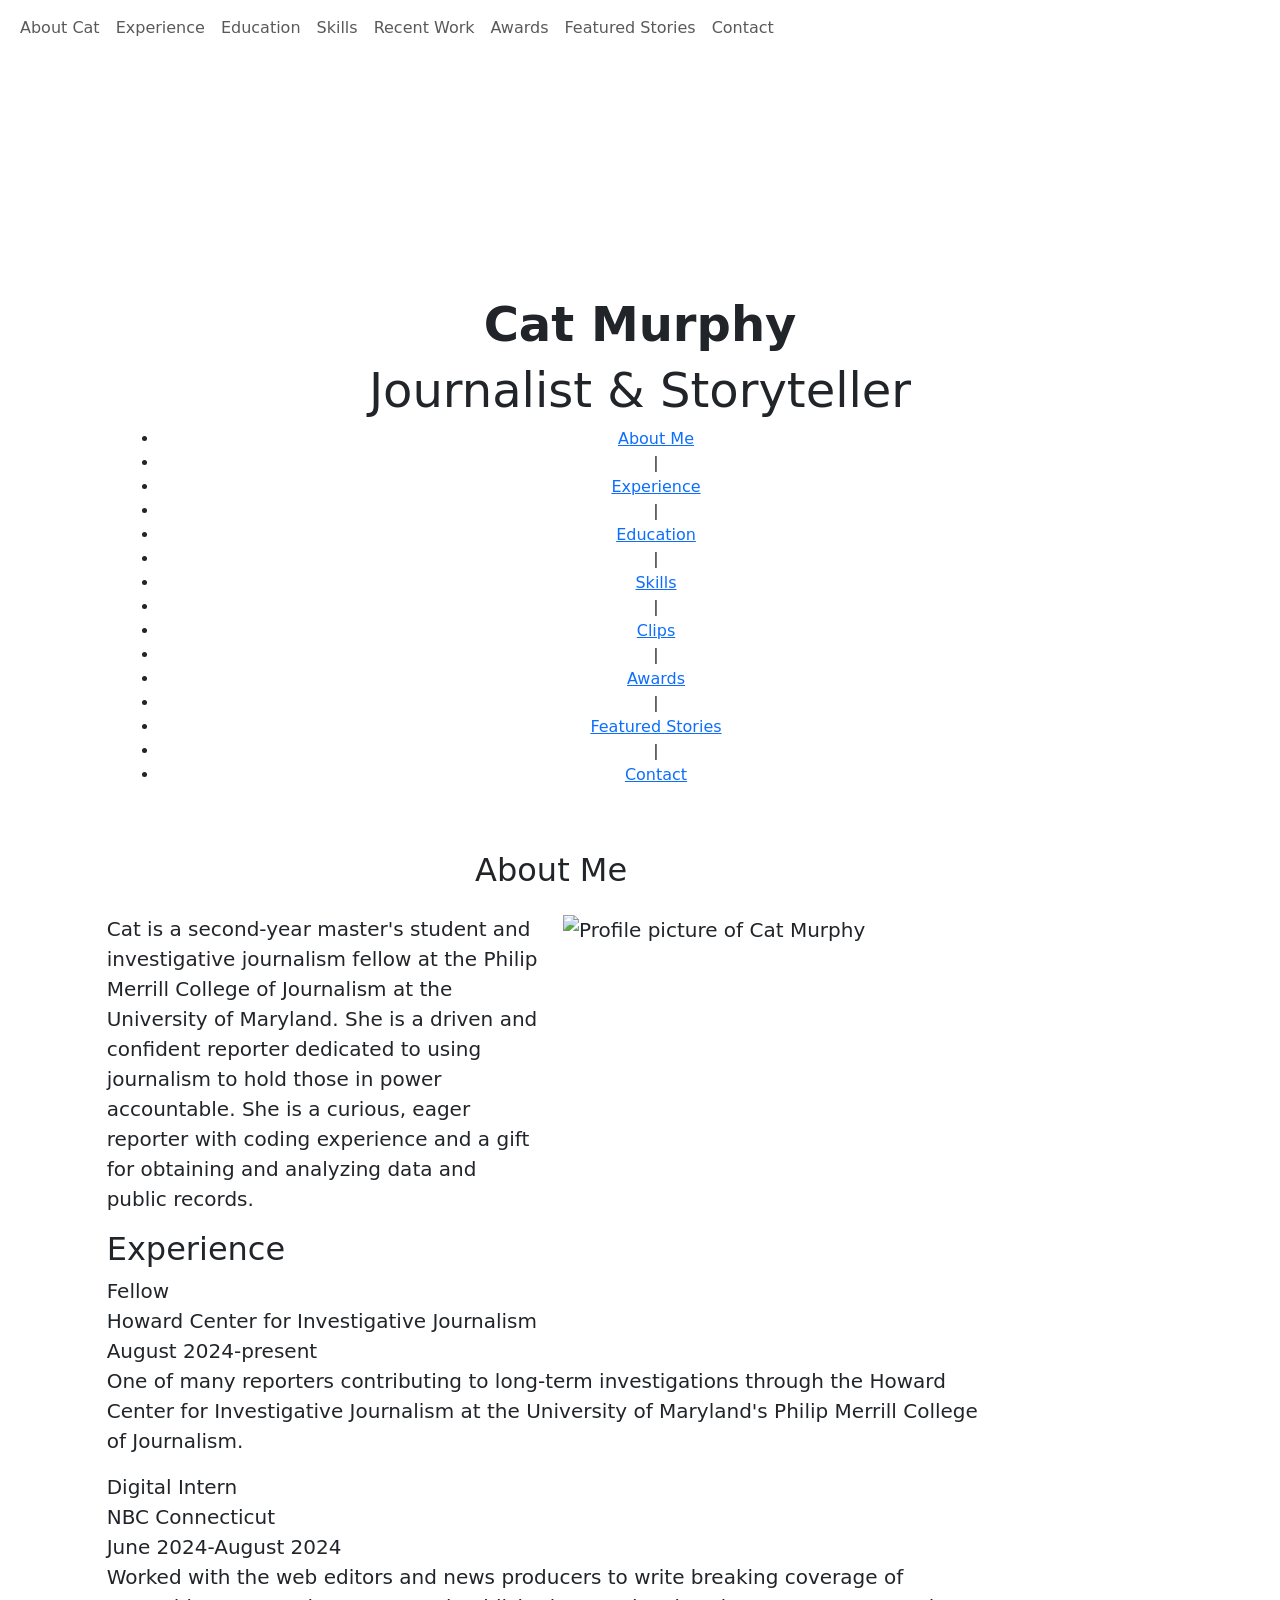
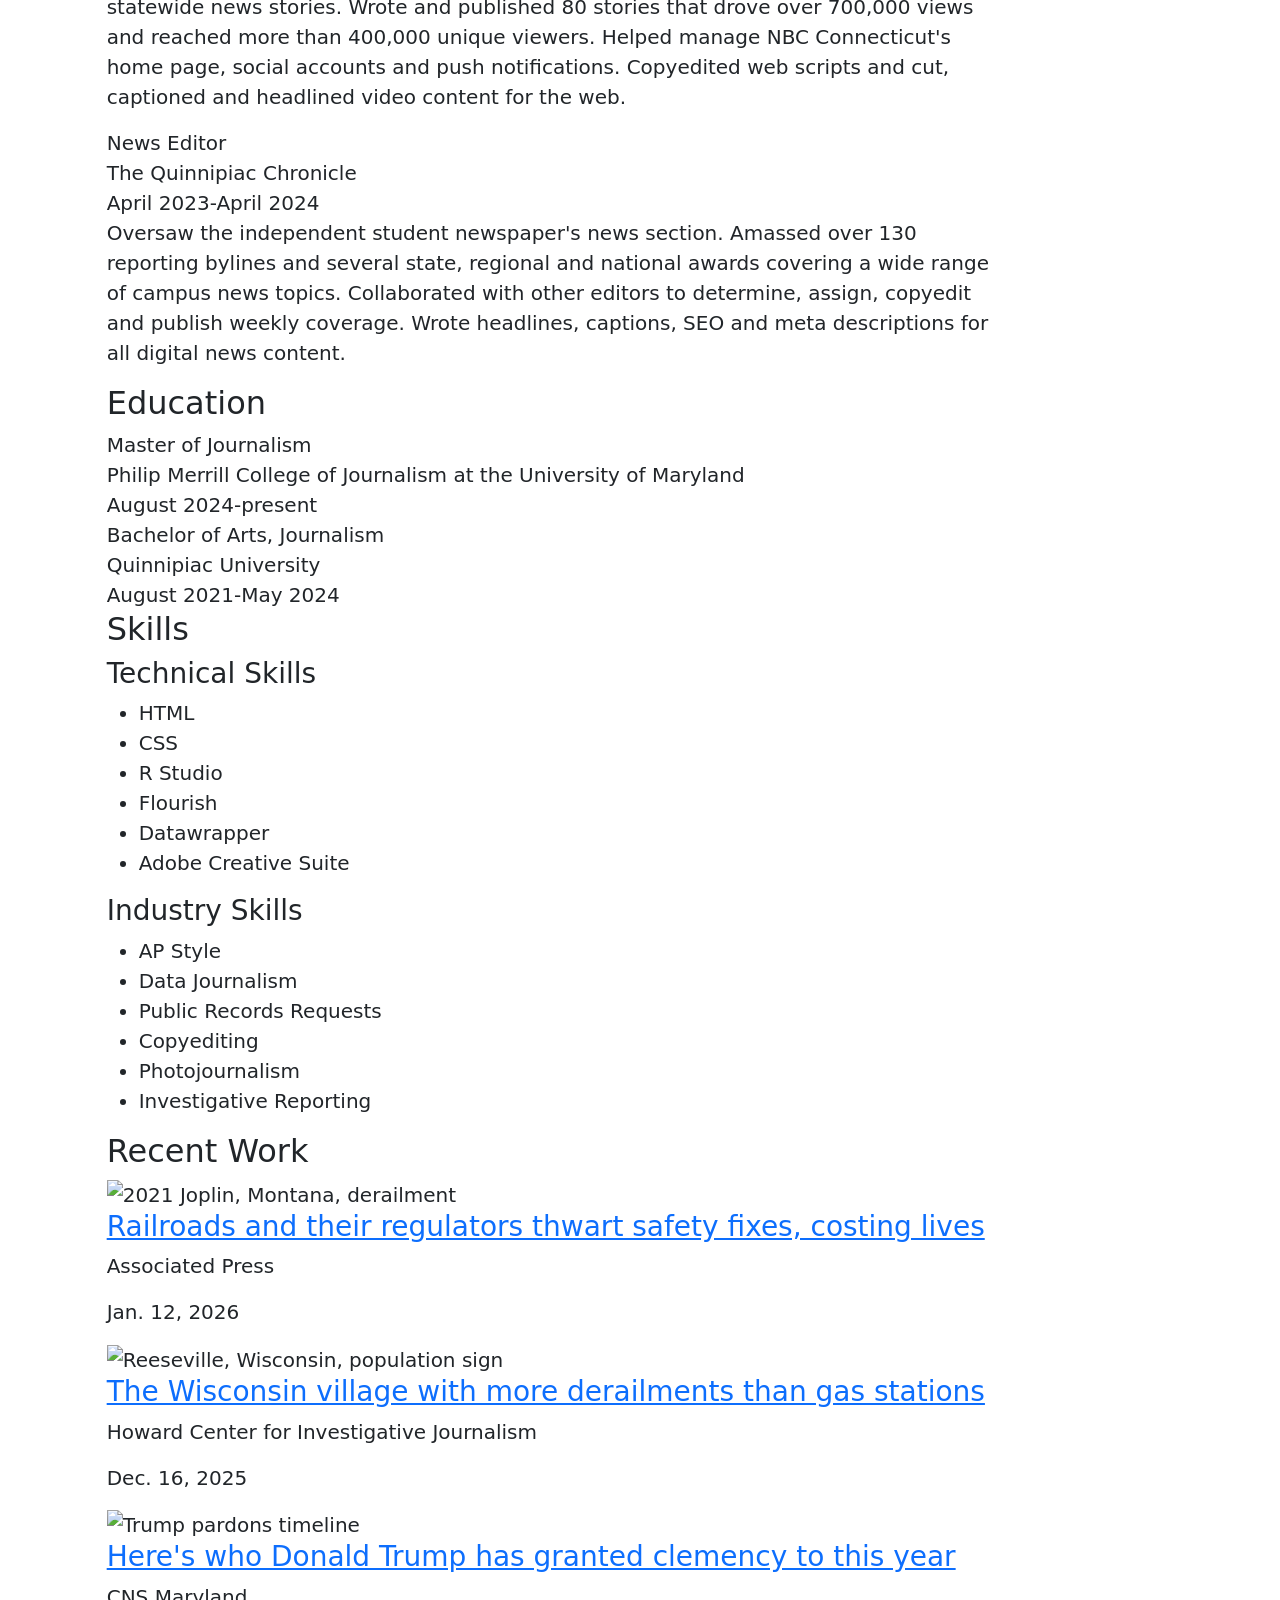
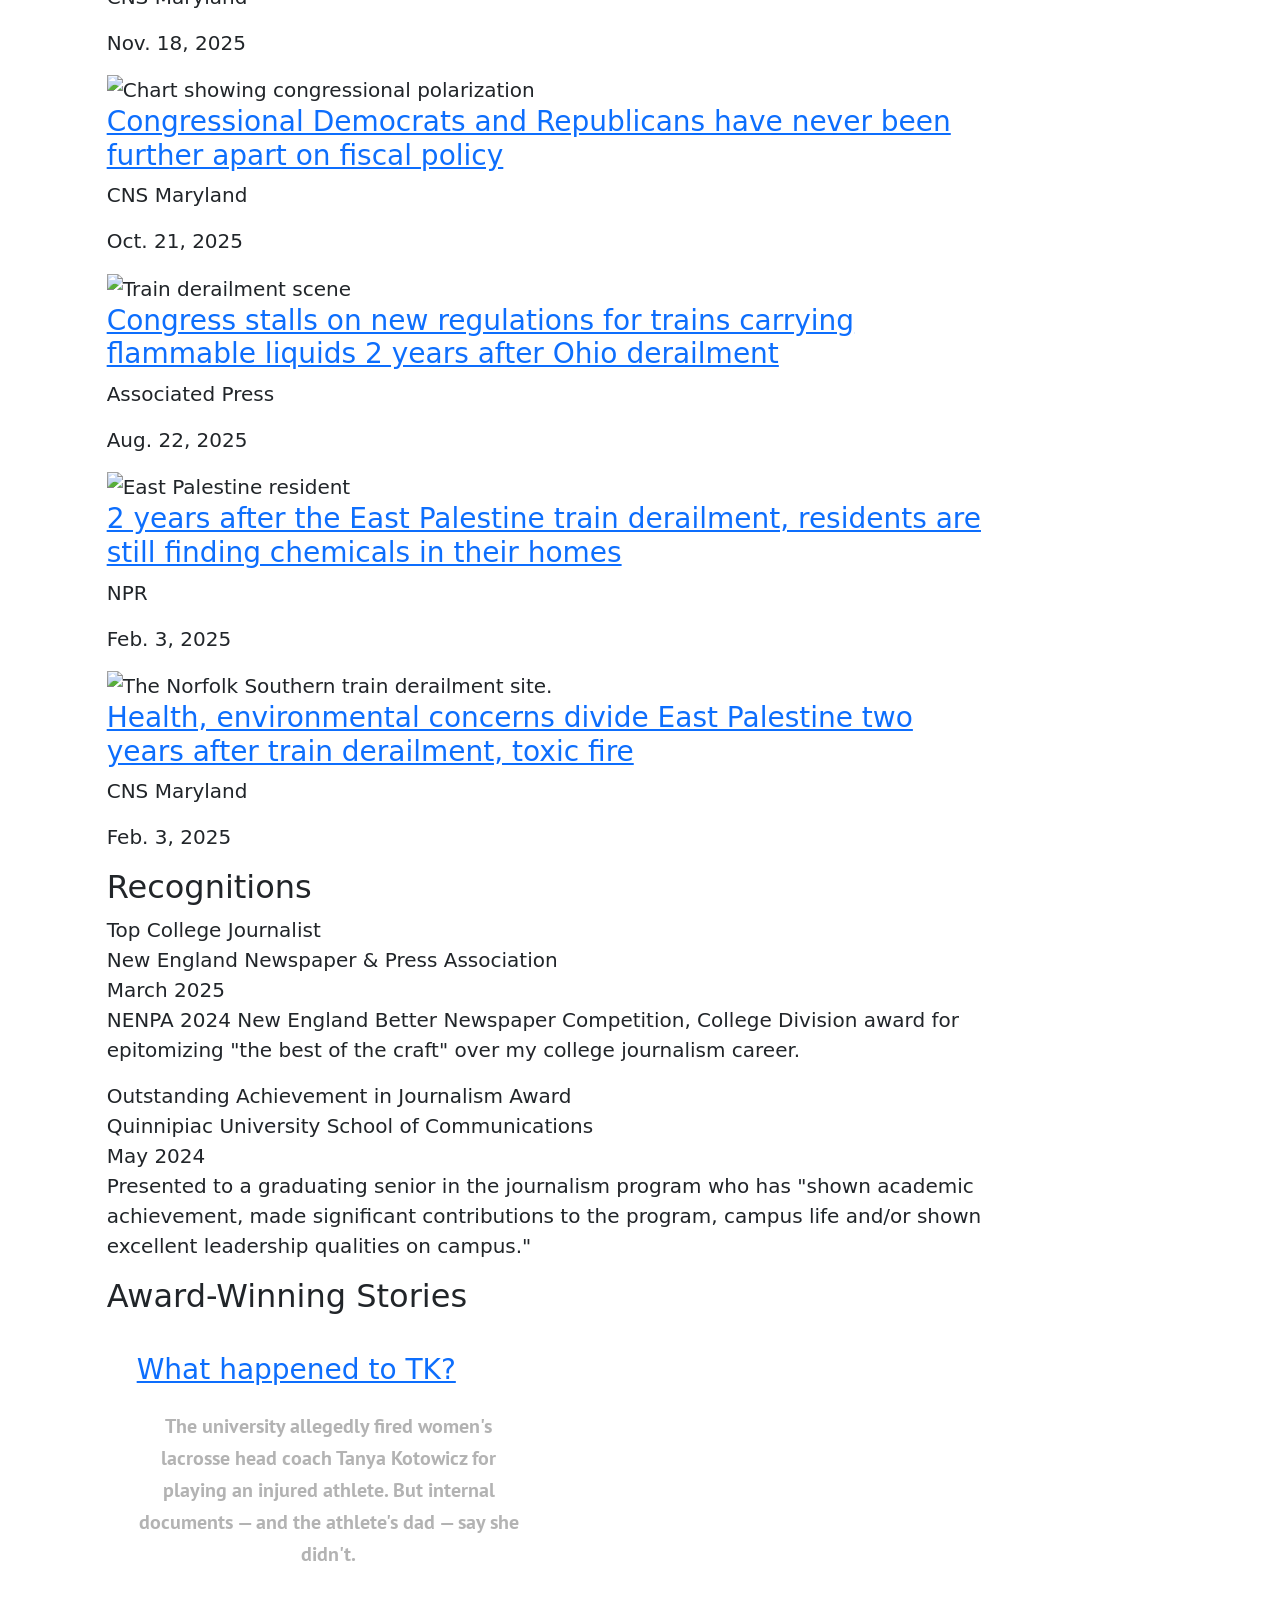
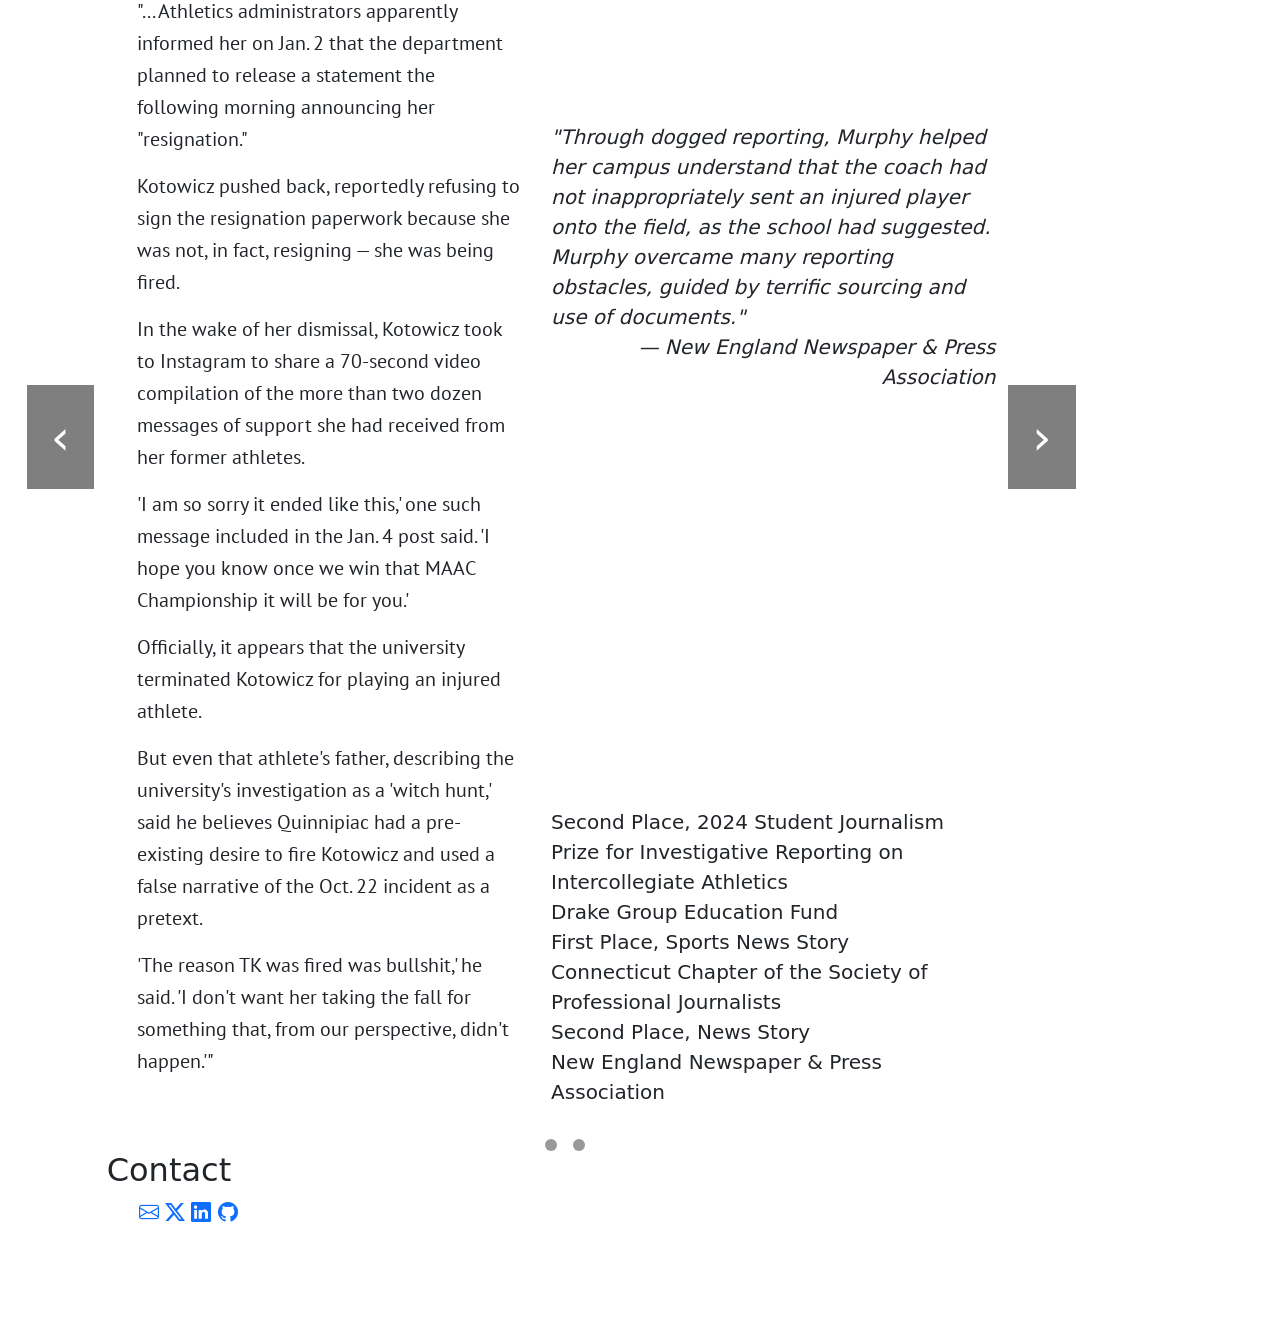
==== cat-murphy.html @ 306ed751 "update html" ====
<!doctype html>
<html lang="en">

<head>
    <meta charset="utf-8">
    <meta name="viewport" content="width=device-width, initial-scale=1, shrink-to-fit=no">

    <title>Cat Murphy</title>
    <meta name="description" content="Cat Murphy: Data-savvy Reporter & Storyteller">
    <meta name="author" content="Cat Murphy">

    <!-- Bootstrap CSS and JavaScript -->
    <link href="https://cdn.jsdelivr.net/npm/bootstrap@5.3.2/dist/css/bootstrap.min.css" rel="stylesheet"
        integrity="sha384-T3c6CoIi6uLrA9TneNEoa7RxnatzjcDSCmG1MXxSR1GAsXEV/Dwwykc2MPK8M2HN" crossorigin="anonymous">

    <script src="https://cdn.jsdelivr.net/npm/bootstrap@5.3.2/dist/js/bootstrap.bundle.min.js"
        integrity="sha384-C6RzsynM9kWDrMNeT87bh95OGNyZPhcTNXj1NW7RuBCsyN/o0jlpcV8Qyq46cDfL"
        crossorigin="anonymous"></script>

    <link rel="stylesheet" href="https://cdn.jsdelivr.net/npm/bootstrap-icons@1.11.1/font/bootstrap-icons.css">

    <!-- google fonts -->
    <link rel="preconnect" href="https://fonts.googleapis.com">
    <link rel="preconnect" href="https://fonts.gstatic.com" crossorigin>
    <link
        href="https://fonts.googleapis.com/css2?family=PT+Sans:ital,wght@0,400;0,700;1,400;1,700&family=PT+Serif:ital,wght@0,400;0,700;1,400;1,700&display=swap"
        rel="stylesheet">

    <!-- external CSS stylesheet -->
    <link rel="stylesheet" type="text/css" href="stylesheet.css">
</head>

<body>

    <!--collapsible navbar for mobile-->
    <nav class="navbar mobile-navbar navbar-expand-lg bg-body-white">
        <div class="container-fluid">
            <button class="navbar-toggler" type="button" data-bs-toggle="collapse" data-bs-target="#navbarTogglerDemo01"
                aria-controls="navbarTogglerDemo01" aria-expanded="false" aria-label="Toggle navigation">
                <span class="navbar-toggler-icon"></span>
            </button>
            <div class="collapse navbar-collapse" id="navbarTogglerDemo01">
                <ul class="navbar-nav me-auto mb-2 mb-lg-0">
                    <li class="nav-item">
                        <a class="nav-link" href="#about-me">About Cat</a>
                    </li>
                    <li class="nav-item">
                        <a class="nav-link" href="#experience">Experience</a>
                    </li>
                    <li class="nav-item">
                        <a class="nav-link" href="#education">Education</a>
                    </li>
                    <li class="nav-item">
                        <a class="nav-link" href="#skills">Skills</a>
                    </li>
                    <li class="nav-item">
                        <a class="nav-link" href="#clips">Recent Work</a>
                    </li>
                    <li class="nav-item">
                        <a class="nav-link" href="#awards">Awards</a>
                    </li>
                    <li class="nav-item">
                        <a class="nav-link" href="#featured-stories">Featured Stories</a>
                    </li>
                    <li class="nav-item">
                        <a class="nav-link" href="#contact">Contact</a>
                    </li>
                </ul>
            </div>
        </div>
    </nav>

    <!--masthead start-->
    <div class="masthead px-4 py-5 my-0 text-center">
        <!-- Photo collage background -->
        <div class="photo-collage">
            <div class="photo-item"><img src="images/IMG_1575.jpeg" alt=""></div>
            <div class="photo-item"><img src="images/IMG_4071.jpeg" alt=""></div>
            <div class="photo-item"><img src="images/IMG_4588.jpeg" alt=""></div>
            <div class="photo-item"><img src="images/IMG_6946.jpeg" alt=""></div>
            <div class="photo-item"><img src="images/IMG_7040.jpeg" alt=""></div>
            <div class="photo-item"><img src="images/IMG_7751.jpeg" alt=""></div>
            <div class="photo-item"><img src="images/IMG_8233.jpeg" alt=""></div>
            <div class="photo-item"><img src="images/IMG_9526.jpeg" alt=""></div>
        </div>
        
        <!-- Content overlay -->
        <div class="masthead-content">
            <h1 id="name-banner" class="display-5 fw-bold">Cat Murphy</h1>
            <h2 id="title" class="display-5">Journalist & Storyteller</h2>
            <div class="col-lg-10 mx-auto">
                <ul class="menu justify-content-center">
                    <li class="menu-item">
                        <a class="menu-link" href="#about-me">About Me</a>
                    </li>
                    <li class="menu-item spacer-bar">|</li>
                    <li class="menu-item">
                        <a class="menu-link" href="#experience">Experience</a>
                    </li>
                    <li class="menu-item spacer-bar">|</li>
                    <li class="menu-item">
                        <a class="menu-link" href="#education">Education</a>
                    </li>
                    <li class="menu-item spacer-bar">|</li>
                    <li class="menu-item">
                        <a class="menu-link" href="#skills">Skills</a>
                    </li>
                    <li class="menu-item spacer-bar">|</li>
                    <li class="menu-item">
                        <a class="menu-link" href="#clips">Clips</a>
                    </li>
                    <li class="menu-item spacer-bar">|</li>
                    <li class="menu-item">
                        <a class="menu-link" href="#awards">Awards</a>
                    </li>
                    <li class="menu-item spacer-bar">|</li>
                    <li class="menu-item">
                        <a class="menu-link" href="#featured-stories">Featured Stories</a>
                    </li>
                    <li class="menu-item spacer-bar">|</li>
                    <li class="menu-item">
                        <a class="menu-link" href="#contact">Contact</a>
                    </li>
                </ul>
            </div>
        </div>
    </div>
    <!--masthead end-->

    <!--page wrapper-->
    <div id="page-wrapper" class="col-lg-10 mx-auto lead">

        <!--about me start-->
        <div id="about-me" class="section col-lg-10">
            <h2 class="section-header text-center">About Me</h2>

            <!-- Desktop / tablet layout -->
            <div id="intro-desktop" class="about-layout-desktop d-none d-md-block">
                <div class="row g-4 align-items-stretch py-3">
                    <!-- Left column: text -->
                    <div class="col-md-6 d-flex">
                        <p class="copy my-auto">
                            Cat is a second-year master's student and investigative journalism fellow at the
                            Philip Merrill College of Journalism at the University of Maryland. She is a driven
                            and confident reporter dedicated to using journalism to hold those in power accountable.
                            She is a curious, eager reporter with coding experience and a gift for obtaining and
                            analyzing data and public records.
                        </p>
                    </div>
                    <!-- Right column: image -->
                    <div class="col-md-6">
                        <div class="about-img-wrapper">
                            <img src="https://catelizabethmurphy.github.io/resume/images/profile.jpeg"
                                class="img-fluid about-img"
                                alt="Profile picture of Cat Murphy" loading="lazy">
                        </div>
                    </div>
                </div>
            </div>

            <!-- Mobile layout -->
            <div id="intro-mobile" class="about-mobile d-md-none">
                <p class="copy">
                    Cat is a second-year master's student and investigative journalism fellow at the
                    Philip Merrill College of Journalism at the University of Maryland. She is a driven
                    and confident reporter dedicated to using journalism to hold those in power accountable. 
                    She is a curious, eager reporter with coding experience and a gift for obtaining and 
                    analyzing data and public records.
                </p>
                <img src="https://catelizabethmurphy.github.io/resume/images/profile.jpeg"
                    id="profile-img-mobile"
                    class="img-fluid"
                    alt="Profile picture of Cat Murphy" loading="lazy">
            </div>
        </div>
        <!--about me end-->

        <!--experience start-->
        <div id="experience" class="section col-lg-10">
            <h2 class="section-header">Experience</h2>

            <div class="copy copy-title">Fellow</div>
            <div class="copy copy-organization">Howard Center for Investigative Journalism</div>
            <div class="copy copy-date">August 2024-present</div>
            <div class="copy copy-description">
                <p>One of many reporters contributing to long-term investigations through the Howard Center for Investigative Journalism at the University of Maryland's Philip Merrill College of Journalism.</p>
            </div>

            <div class="copy copy-title">Digital Intern</div>
            <div class="copy copy-organization">NBC Connecticut</div>
            <div class="copy copy-date">June 2024-August 2024</div>
            <div class="copy copy-description">
                <p>Worked with the web editors and news producers to write breaking coverage of statewide news stories.
                Wrote and published 80 stories that drove over 700,000 views and reached more than 400,000 unique
                viewers. Helped manage NBC Connecticut's home page, social accounts and push notifications.
                Copyedited web scripts and cut, captioned and headlined video content for the web.</p>
            </div>

            <div class="copy copy-title">News Editor</div>
            <div class="copy copy-organization">The Quinnipiac Chronicle</div>
            <div class="copy copy-date">April 2023-April 2024</div>
            <div class="copy copy-description">
                <p>Oversaw the independent student newspaper's news section. Amassed over 130 reporting bylines and
                several state, regional and national awards covering a wide range of campus news topics. Collaborated with other
                editors to determine, assign, copyedit and publish weekly coverage. Wrote headlines, captions, SEO and meta descriptions for all digital news content.</p>
            </div>
        </div>
        <!--experience end-->

        <!--education start-->
        <div id="education" class="section col-lg-10">
            <h2 class="section-header">Education</h2>

            <div class="copy copy-degree">Master of Journalism</div>
            <div class="copy copy-school">Philip Merrill College of Journalism at the University of Maryland</div>
            <div class="copy copy-school-date">August 2024-present</div>

            <div class="copy copy-degree">Bachelor of Arts, Journalism</div>
            <div class="copy copy-school">Quinnipiac University</div>
            <div class="copy copy-school-date">August 2021-May 2024</div>
        </div>
        <!--education end-->

        <!--skills start-->
        <div id="skills" class="section col-lg-10">
            <h2 class="section-header">Skills</h2>
            <div class="skills-grid">
                <div class="skill-category">
                    <h3 class="skill-category-title">Technical Skills</h3>
                    <ul class="skill-list">
                        <li>HTML</li>
                        <li>CSS</li>
                        <li>R Studio</li>
                        <li>Flourish</li>
                        <li>Datawrapper</li>
                        <li>Adobe Creative Suite</li>
                    </ul>
                </div>

                <div class="skill-category">
                    <h3 class="skill-category-title">Industry Skills</h3>
                    <ul class="skill-list">
                        <li>AP Style</li>
                        <li>Data Journalism</li>
                        <li>Public Records Requests</li>
                        <li>Copyediting</li>
                        <li>Photojournalism</li>
                        <li>Investigative Reporting</li>
                    </ul>
                </div>
            </div>
        </div>
        <!--skills end-->

        <!--clips start-->
        <div id="clips" class="section col-lg-10">
            <h2 class="section-header">Recent Work</h2>
            <div class="clips-scroll-container">
                <article class="clip-card">
                    <img src="https://dims.apnews.com/dims4/default/2472c99/2147483647/strip/true/crop/4885x3256+0+0/resize/1440x960!/format/webp/quality/90/?url=https%3A%2F%2Fassets.apnews.com%2F6d%2F81%2F6b8036812ae6ec63424bd8a8f41c%2F50aeff1ab08b42c1bd11e7eaca034574" class="clip-image" alt="2021 Joplin, Montana, derailment">
                    <div class="clip-content">
                        <h3 class="clip-headline"><a href="https://apnews.com/article/railroad-investigation-crash-analysis-safety-fixes-dbe773c97ba11e6d36fdc1c976423b51" target="_blank">Railroads and their regulators thwart safety fixes, costing lives</a></h3>
                        <p class="clip-publication">Associated Press</p>
                        <p class="clip-date">Jan. 12, 2026</p>
                    </div>
                </article>

                <article class="clip-card">
                    <img src="https://cnsmaryland.org/wp-content/uploads/2025/12/Screenshot-2025-12-16-at-8.05.33-PM-1.png" class="clip-image" alt="Reeseville, Wisconsin, population sign">
                    <div class="clip-content">
                        <h3 class="clip-headline"><a href="https://cnsmaryland.org/2025/12/16/the-wisconsin-village-with-more-derailments-than-gas-stations/" target="_blank">The Wisconsin village with more derailments than gas stations</a></h3>
                        <p class="clip-publication">Howard Center for Investigative Journalism</p>
                        <p class="clip-date">Dec. 16, 2025</p>
                    </div>
                </article>

                <article class="clip-card">
                    <img src="https://catelizabethmurphy.github.io/resume/images/pardons_screenshot.png" class="clip-image" alt="Trump pardons timeline">
                    <div class="clip-content">
                        <h3 class="clip-headline"><a href="https://cnsmaryland.org/interactives/fall2025/pardons/index.html" target="_blank">Here's who Donald Trump has granted clemency to this year</a></h3>
                        <p class="clip-publication">CNS Maryland</p>
                        <p class="clip-date">Nov. 18, 2025</p>
                    </div>
                </article>

                <article class="clip-card">
                    <img src="https://catelizabethmurphy.github.io/resume/images/graphic_screenshot.png" class="clip-image" alt="Chart showing congressional polarization">
                    <div class="clip-content">
                        <h3 class="clip-headline"><a href="https://cnsmaryland.org/2025/10/21/congress-disagreeing-on-funding-isnt-new-but-statistically-its-members-disagree-more-than-ever/" target="_blank">Congressional Democrats and Republicans have never been further apart on fiscal policy</a></h3>
                        <p class="clip-publication">CNS Maryland</p>
                        <p class="clip-date">Oct. 21, 2025</p>
                    </div>
                </article>

                <article class="clip-card">
                    <img src="https://dims.apnews.com/dims4/default/e03823e/2147483647/strip/true/crop/2665x1777+0+0/resize/1440x960!/format/webp/quality/90/?url=https%3A%2F%2Fassets.apnews.com%2Ff0%2F13%2Faf8944e009aab29a97cb7cce71dc%2F65be639264aa4eb18e6644ead84f47b3" class="clip-image" alt="Train derailment scene">
                    <div class="clip-content">
                        <h3 class="clip-headline"><a href="https://apnews.com/article/flammable-trains-rules-congress-hhft-edfc6204a02698722c0d4b4788a34cf0" target="_blank">Congress stalls on new regulations for trains carrying flammable liquids 2 years after Ohio derailment</a></h3>
                        <p class="clip-publication">Associated Press</p>
                        <p class="clip-date">Aug. 22, 2025</p>
                    </div>
                </article>

                <article class="clip-card">
                    <img src="https://npr.brightspotcdn.com/dims3/default/strip/false/crop/5568x3712+0+0/resize/1600/quality/85/format/webp/?url=http%3A%2F%2Fnpr-brightspot.s3.amazonaws.com%2Fc2%2F2e%2Ff51ee8214a66adea3e42b14e3f1d%2Ftank-cars.jpg" class="clip-image" alt="East Palestine resident">
                    <div class="clip-content">
                        <h3 class="clip-headline"><a href="https://www.npr.org/2025/02/03/g-s1-45879/east-palestine-chemicals-two-years-later" target="_blank">2 years after the East Palestine train derailment, residents are still finding chemicals in their homes</a></h3>
                        <p class="clip-publication">NPR</p>
                        <p class="clip-date">Feb. 3, 2025</p>
                    </div>
                </article>

                <article class="clip-card">
                    <img src="https://cnsmaryland.org/wp-content/uploads/2025/02/derailment_site.jpg" class="clip-image" alt="The Norfolk Southern train derailment site.">
                    <div class="clip-content">
                        <h3 class="clip-headline"><a href="https://cnsmaryland.org/2025/02/03/health-environmental-concerns-divide-east-palestine-two-years-after-train-derailment-toxic-fire/" target="_blank">Health, environmental concerns divide East Palestine two years after train derailment, toxic fire</a></h3>
                        <p class="clip-publication">CNS Maryland</p>
                        <p class="clip-date">Feb. 3, 2025</p>
                    </div>
                </article>
            </div>
        </div>
        <!--clips end-->

        <!--awards start-->
        <div id="awards" class="section col-lg-10">
            <h2 class="section-header">Recognitions</h2>

            <div class="awards-container">
                <!-- General Awards -->
                <div class="general-awards">
                    <div class="award-item">
                        <div class="copy copy-title">Top College Journalist</div>
                        <div class="copy copy-organization">New England Newspaper & Press Association</div>
                        <div class="copy copy-date">March 2025</div>
                        <div class="copy copy-description">
                            <p>NENPA 2024 New England Better Newspaper Competition, College Division award for epitomizing "the best of the craft" over my college journalism career.</p>
                        </div>
                    </div>

                    <div class="award-item">
                        <div class="copy copy-title">Outstanding Achievement in Journalism Award</div>
                        <div class="copy copy-organization">Quinnipiac University School of Communications</div>
                        <div class="copy copy-date">May 2024</div>
                        <div class="copy copy-description">
                            <p>Presented to a graduating senior in the journalism program who has "shown academic achievement, made significant contributions to the program, campus life and/or shown excellent leadership qualities on campus."</p>
                        </div>
                    </div>
                </div>
            </div>
        </div>
        <!--awards end-->

        <!--featured stories start-->
        <div id="featured-stories" class="section col-lg-10">
            <h2 class="section-header">Award-Winning Stories</h2>
            
            <div class="featured-stories-slider">
                <div class="slider-container">
                    <article class="featured-story-card active" data-slide="0">
                        <div class="featured-story-text">
                            <h3 class="featured-story-title"><a href="https://quchronicle.com/85524/news/accusations-behind-quinnipiac-womens-lacrosse-coach-sudden-exit/" target="_blank">What happened to TK?</a></h3>
                            
                            <p>The university allegedly fired women's lacrosse head coach Tanya Kotowicz for playing an injured athlete. But internal documents — and the athlete's dad — say she didn't.</p>
                            
                            <p>"... Athletics administrators apparently informed her on Jan. 2 that the department planned to release a statement the following morning announcing her "resignation."</p>
                            
                            <p>Kotowicz pushed back, reportedly refusing to sign the resignation paperwork because she was not, in fact, resigning — she was being fired.</p>
                            
                            <p>In the wake of her dismissal, Kotowicz took to Instagram to share a 70-second video compilation of the more than two dozen messages of support she had received from her former athletes.</p>
                            
                            <p>'I am so sorry it ended like this,' one such message included in the Jan. 4 post said. 'I hope you know once we win that MAAC Championship it will be for you.'</p>
                            
                            <p>Officially, it appears that the university terminated Kotowicz for playing an injured athlete.</p>
                            
                            <p>But even that athlete's father, describing the university's investigation as a 'witch hunt,' said he believes Quinnipiac had a pre-existing desire to fire Kotowicz and used a false narrative of the Oct. 22 incident as a pretext.</p>
                            
                            <p>'The reason TK was fired was bullshit,' he said. 'I don't want her taking the fall for something that, from our perspective, didn't happen.'"</p>
                        </div>

                        <div class="featured-story-content">
                            <blockquote class="featured-quote">
                                "Through dogged reporting, Murphy helped her campus understand that the coach had not inappropriately sent an injured player onto the field, as the school had suggested. Murphy overcame many reporting obstacles, guided by terrific sourcing and use of documents."
                                <div class="featured-quote-attribution">— New England Newspaper & Press Association</div>
                            </blockquote>

                            <div class="featured-awards">
                                <div class="featured-award-item">
                                    <div class="featured-award-badge">Second Place, 2024 Student Journalism Prize for Investigative Reporting on Intercollegiate Athletics</div>
                                    <div class="featured-award-org">Drake Group Education Fund</div>
                                </div>
                                <div class="featured-award-item">
                                    <div class="featured-award-badge">First Place, Sports News Story</div>
                                    <div class="featured-award-org">Connecticut Chapter of the Society of Professional Journalists</div>
                                </div>
                                <div class="featured-award-item">
                                    <div class="featured-award-badge">Second Place, News Story</div>
                                    <div class="featured-award-org">New England Newspaper & Press Association</div>
                                </div>
                            </div>
                        </div>
                    </article>

                    <article class="featured-story-card" data-slide="1">
                        <div class="featured-story-text">
                            <h3 class="featured-story-title"><a href="https://quchronicle.com/85766/featured/quinnipiac-hedge-funds-cayman-islands/" target="_blank">Quinnipiac's $48M hedge fund portfolio</a></h3>
                            
                            <p>For years, the university has had millions tied up in offshore hedge funds — one of which invests in the fossil fuel industry.</p>
                            
                            <p>"... in a different section of Quinnipiac's 2018-19 filing, the university denied having any foreign investments valued at more than $100,000. In fact, in the decade that the IRS had required organizations to disclose foreign transactions, the university had never once reported investing money outside of the United States.</p>
                            
                            <p>If not for the IRS's 5% disclosure threshold, it is possible that Quinnipiac's offshore investments may never have come to light.</p>
                            
                            <p>The multimillion-dollar discrepancy calls into question the credibility of Quinnipiac's previous 990 filings.</p>
                            
                            <p>To put it another way: for the university's older disclosures to have been accurate, Quinnipiac would have had to have placed all $39.8 million into those offshore hedge funds between July 2018 and June 2019.</p>
                            
                            <p>But even Quinnipiac's own financial statements do not support this hypothetical.</p>
                            
                            <p>Case in point, the university's 2018-19 990 filing indicates that its privately held securities only saw an $8.9 million increase in this 12-month timeframe.</p>
                            
                            <p>And while Quinnipiac's 2018-19 audit report does not specifically mention the term "hedge funds," the listed value of one of the university's so-called "alternative" investments corresponds — to the exact dollar — to the value of its offshore hedge fund assets.</p>
                            
                            <p>Using that logic to backtrace these assets, it appears that Quinnipiac had held more than $31 million in offshore hedge fund accounts since at least fiscal year 2015-16 — three years before disclosing these investments."</p>
                        </div>

                        <div class="featured-story-content">
                            <blockquote class="featured-quote">
                                "Can't wait to see where Cat Murphy lands when her professional journalism career begins. She is a star in the making. She tells this story so naturally, so informationally, and so simply but compellingly."
                                <div class="featured-quote-attribution">— New England Newspaper & Press Association</div>
                            </blockquote>

                            <div class="featured-awards">
                                <div class="featured-award-item">
                                    <div class="featured-award-badge">First Place, News Story</div>
                                    <div class="featured-award-org">New England Newspaper & Press Association</div>
                                </div>
                                <div class="featured-award-item">
                                    <div class="featured-award-badge">First Place, General Reporting</div>
                                    <div class="featured-award-org">Connecticut Chapter of the Society of Professional Journalists</div>
                                </div>
                            </div>
                        </div>
                    </article>

                    <article class="featured-story-card" data-slide="2">
                        <div class="featured-story-text">
                            <h3 class="featured-story-title">Campus Accessibility Series</h3>
                            
                            <p>QU only addresses accessibility when it has to. Here's how.</p>
                            
                            <p>"... Filardi confirmed that various renovations prompted university officials to update individual tactile signs in Tator Hall but repeatedly denied that the signs were replaced specifically to comply with ADA standards pertaining to alterations.</p>
                            
                            <p>'It's not about legally,' Filardi said. 'It's about the appropriate use of resources.'</p>
                            
                            <p>Rather, Filardi said university officials opted to replace the signs in Tator Hall as part of a larger initiative to standardize the signage on Quinnipiac's campuses.</p>
                            
                            <p>"It's more of a branding thing than it's been a code-driven thing," Filardi said. "Eventually, all the signs will be changed."</p>
                            
                            <p>However, Filardi also said university officials are not planning to replace the original signage in Tator Hall because the current signs meet the 'needs of the campus.'</p>
                            
                            <p>'It's just not common that you just go and change everything because you can,' Filardi said. 'We're not changing them out until we need to.'</p>
                            
                            <p>Filardi declined to elaborate on why university officials would not replace the signage in Tator Hall for accessibility purposes.</p>
                            
                            <p>'I don't know that I could really answer that,' Filardi said."</p>
                        </div>

                        <div class="featured-story-content">
                            <blockquote class="featured-quote">
                                "This series is an excellent example of in-depth reporting that effected change. The reporter supported her findings with strong data that clearly showed that the university was grossly noncompliant with the Americans with Disabilities Act. Cat Murphy is a force to be reckoned with - and Quinnipiac is better off because of her."
                                <div class="featured-quote-attribution">— New England Newspaper & Press Association</div>
                            </blockquote>

                            <div class="featured-awards">
                                <div class="featured-award-item">
                                    <div class="featured-award-badge">First Place, In-depth Reporting</div>
                                    <div class="featured-award-org">New England Newspaper & Press Association</div>
                                </div>
                            </div>
                        </div>
                    </article>
                </div>

                <button class="slider-control prev" aria-label="Previous story">‹</button>
                <button class="slider-control next" aria-label="Next story">›</button>
                
                <div class="slider-dots">
                    <button class="dot active" data-slide="0" aria-label="Story 1"></button>
                    <button class="dot" data-slide="1" aria-label="Story 2"></button>
                    <button class="dot" data-slide="2" aria-label="Story 3"></button>
                </div>
            </div>
        </div>
        <!--featured stories end-->

        <!--contact start-->
        <div id="contact" class="section col-lg-12">
            <h2 class="section-header">Contact</h2>
            <ul class="contact-list justify-content-center">
                <a class="contact-item bi bi-envelope" href="mailto:catelizabethmurphy@gmail.com"></a>
                <a class="contact-item bi bi-twitter-x" href="https://x.com/IAMCATMURPHY"></a>
                <a class="contact-item bi bi-linkedin" href="https://www.linkedin.com/in/catelizabethmurphy/"></a>
                <a class="contact-item bi bi-github" href="https://github.com/catelizabethmurphy"></a>
            </ul>
        </div>
        <!--contact end-->

    </div>
    <!--end of page wrapper-->

    <footer class="footer mt-auto py-5"></footer>

    <style>
        /* Featured Stories Slider */
        .featured-stories-slider {
            position: relative;
            width: 100%;
            overflow: visible;
        }

        .slider-container {
            position: relative;
            width: 100%;
        }

        .featured-story-card {
            display: none !important;
            width: 100%;
        }

        .featured-story-card.active {
            display: flex !important;
            min-height: 750px;
            align-items: stretch;
        }

        .featured-story-text {
            width: 50%;
            padding: 30px;
            display: flex;
            flex-direction: column;
            gap: 15px;
            overflow-y: auto;
        }

        .featured-story-text p {
            margin: 0;
            line-height: 1.6;
            font-family: "PT Sans", sans-serif;
            font-style: normal;
            text-align: left;
        }

        .featured-story-text p:first-of-type {
            font-size: 1em;
            font-weight: 600;
            color: #b3b3b3;
            font-style: normal;
            margin-bottom: 10px;
            text-align: center;
        }

        .featured-story-content {
            width: 50% !important;
            max-height: none !important;
            display: flex;
            flex-direction: column;
            justify-content: space-between;
        }

        .featured-quote {
            flex-grow: 1;
            display: flex;
            flex-direction: column;
            justify-content: center;
            font-style: italic !important;
            text-align: left !important;
        }

        .featured-quote-attribution {
            text-align: right !important;
        }

        .slider-control {
            position: absolute;
            top: 50%;
            transform: translateY(-50%);
            background: rgba(0, 0, 0, 0.5);
            color: white;
            border: none;
            font-size: 3rem;
            padding: 1rem 1.5rem;
            cursor: pointer;
            z-index: 10;
            transition: background 0.3s ease;
        }

        .slider-control:hover {
            background: rgba(0, 0, 0, 0.8);
        }

        .slider-control.prev {
            left: -80px;
        }

        .slider-control.next {
            right: -80px;
        }

        @media (max-width: 1200px) {
            .slider-control.prev {
                left: 0;
            }
            
            .slider-control.next {
                right: 0;
            }
        }

        .slider-dots {
            display: flex;
            justify-content: center;
            gap: 1rem;
            margin-top: 2rem;
        }

        .dot {
            width: 12px;
            height: 12px;
            border-radius: 50%;
            background: #999;
            border: none;
            cursor: pointer;
            transition: background 0.3s ease;
        }

        .dot.active {
            background: #fff;
        }

        /* Fade in animation for featured stories */
        .featured-stories-slider {
            opacity: 0;
            transform: translateY(30px);
            transition: opacity 0.6s ease, transform 0.6s ease;
        }

        .featured-stories-slider.fade-in-visible {
            opacity: 1;
            transform: translateY(0);
        }

        /* Mobile responsive styles */
        @media (max-width: 768px) {
            .featured-story-card.active {
                flex-direction: column !important;
                min-height: auto !important;
                overflow-y: auto !important;
            }

            .featured-story-text {
                padding: 20px 20px 5px 20px !important;
                width: 100% !important;
                overflow: visible !important;
                max-height: none !important;
            }

            .featured-story-text p:not(:first-of-type) {
                display: none !important;
            }

            .featured-story-text p:first-of-type {
                display: block !important;
                font-size: 0.95em !important;
                margin-bottom: 0 !important;
            }

            .featured-story-title {
                display: block !important;
                font-size: 1.4em !important;
                margin-bottom: 5px !important;
            }

            .featured-story-content {
                width: 100% !important;
                padding: 5px 20px 20px 20px !important;
                overflow: visible !important;
                max-height: none !important;
            }

            .featured-quote {
                font-size: 0.9em !important;
                padding: 15px !important;
                margin: 15px 0 !important;
            }

            .featured-awards {
                gap: 10px !important;
                margin-top: 10px !important;
            }

            .featured-story-content {
                gap: 10px !important;
            }

            .featured-award-item {
                padding: 8px 12px !important;
            }

            .featured-award-badge {
                font-size: 0.85em !important;
            }

            .featured-award-org {
                font-size: 0.75em !important;
            }

            .slider-control {
                font-size: 2rem !important;
                padding: 0.5rem 1rem !important;
            }

            .slider-dots {
                margin-top: 1.5rem !important;
            }
        }
    </style>

    <script>
        // Fade in animations on scroll
        const observerOptions = {
            threshold: 0.1,
            rootMargin: '0px 0px -50px 0px'
        };

        const observer = new IntersectionObserver((entries) => {
            entries.forEach(entry => {
                if (entry.isIntersecting) {
                    entry.target.classList.add('fade-in-visible');
                }
            });
        }, observerOptions);

        // Observe all clip cards, award cards, and featured stories slider
        document.addEventListener('DOMContentLoaded', () => {
            const cards = document.querySelectorAll('.clip-card, .award-card');
            cards.forEach((card, index) => {
                card.classList.add('fade-in');
                card.style.transitionDelay = `${index * 0.1}s`;
                observer.observe(card);
            });

            // Observe featured stories slider
            const featuredSlider = document.querySelector('.featured-stories-slider');
            if (featuredSlider) {
                observer.observe(featuredSlider);
            }

            // Initialize custom slider
            let currentSlide = 0;
            const slides = document.querySelectorAll('.featured-story-card');
            const dots = document.querySelectorAll('.dot');
            const prevBtn = document.querySelector('.slider-control.prev');
            const nextBtn = document.querySelector('.slider-control.next');

            function showSlide(n) {
                if (n >= slides.length) n = 0;
                if (n < 0) n = slides.length - 1;
                
                currentSlide = n;
                
                slides.forEach(slide => slide.classList.remove('active'));
                dots.forEach(dot => dot.classList.remove('active'));
                
                slides[currentSlide].classList.add('active');
                dots[currentSlide].classList.add('active');
            }

            function nextSlide() {
                showSlide(currentSlide + 1);
            }

            function prevSlide() {
                showSlide(currentSlide - 1);
            }

            if (prevBtn && nextBtn) {
                prevBtn.addEventListener('click', prevSlide);
                nextBtn.addEventListener('click', nextSlide);
            }

            dots.forEach((dot, index) => {
                dot.addEventListener('click', () => {
                    currentSlide = index;
                    showSlide(currentSlide);
                });
            });
        });
    </script>

</body>

</html>
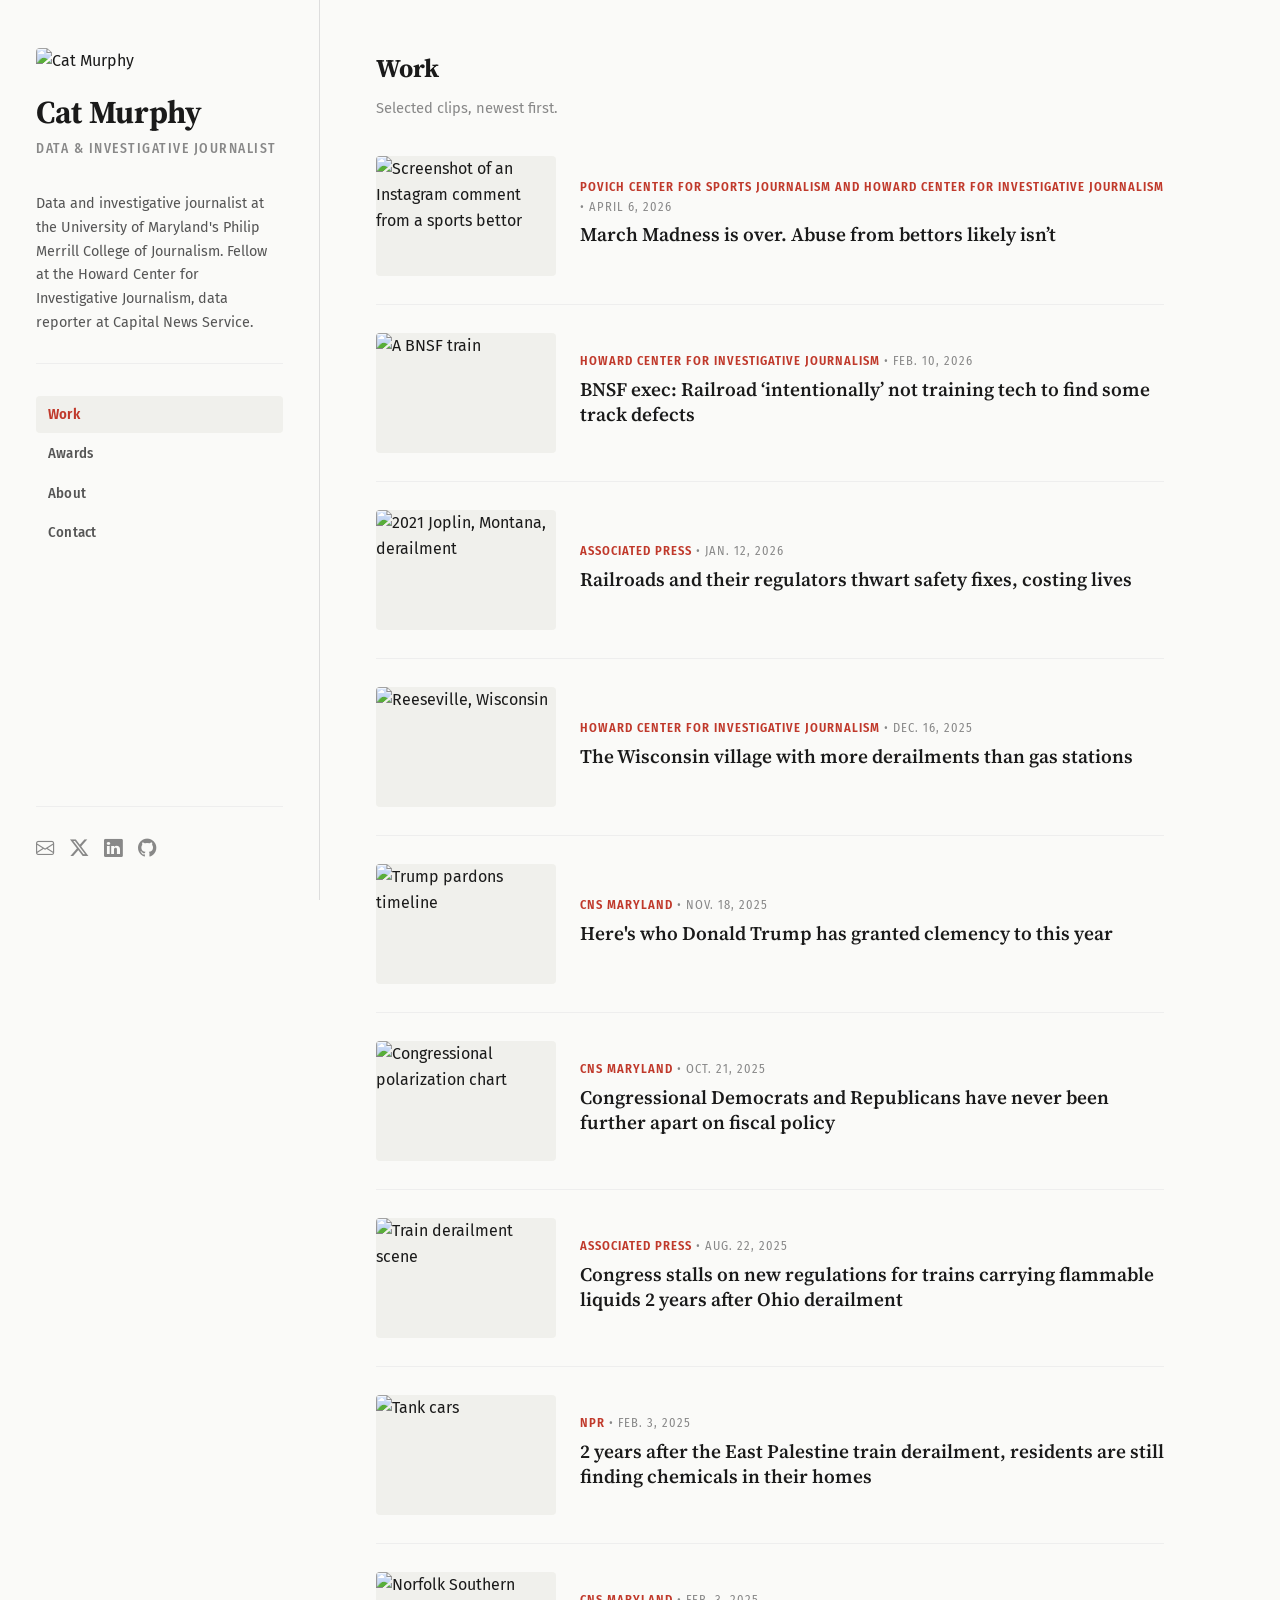
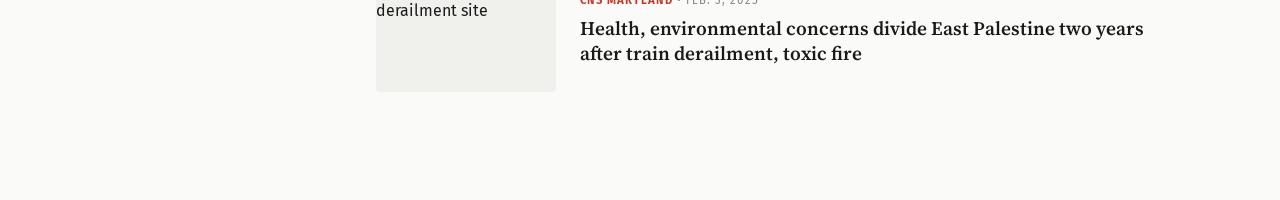
==== commit 10463919: "completely revamp portfolio" ====
--- a/cat-murphy.html
+++ b/cat-murphy.html
@@ -3,802 +3,252 @@
 
 <head>
     <meta charset="utf-8">
-    <meta name="viewport" content="width=device-width, initial-scale=1, shrink-to-fit=no">
+    <meta name="viewport" content="width=device-width, initial-scale=1">
 
     <title>Cat Murphy</title>
-    <meta name="description" content="Cat Murphy: Data-savvy Reporter & Storyteller">
+    <meta name="description" content="Cat Murphy — Data Journalist & Investigative Reporter">
     <meta name="author" content="Cat Murphy">
 
-    <!-- Bootstrap CSS and JavaScript -->
-    <link href="https://cdn.jsdelivr.net/npm/bootstrap@5.3.2/dist/css/bootstrap.min.css" rel="stylesheet"
-        integrity="sha384-T3c6CoIi6uLrA9TneNEoa7RxnatzjcDSCmG1MXxSR1GAsXEV/Dwwykc2MPK8M2HN" crossorigin="anonymous">
-
-    <script src="https://cdn.jsdelivr.net/npm/bootstrap@5.3.2/dist/js/bootstrap.bundle.min.js"
-        integrity="sha384-C6RzsynM9kWDrMNeT87bh95OGNyZPhcTNXj1NW7RuBCsyN/o0jlpcV8Qyq46cDfL"
-        crossorigin="anonymous"></script>
-
-    <link rel="stylesheet" href="https://cdn.jsdelivr.net/npm/bootstrap-icons@1.11.1/font/bootstrap-icons.css">
-
-    <!-- google fonts -->
+    <!-- Google Fonts -->
     <link rel="preconnect" href="https://fonts.googleapis.com">
     <link rel="preconnect" href="https://fonts.gstatic.com" crossorigin>
-    <link
-        href="https://fonts.googleapis.com/css2?family=PT+Sans:ital,wght@0,400;0,700;1,400;1,700&family=PT+Serif:ital,wght@0,400;0,700;1,400;1,700&display=swap"
-        rel="stylesheet">
-
-    <!-- external CSS stylesheet -->
-    <link rel="stylesheet" type="text/css" href="stylesheet.css">
+    <link href="https://fonts.googleapis.com/css2?family=Source+Serif+4:ital,opsz,wght@0,8..60,400;0,8..60,600;0,8..60,700;1,8..60,400;1,8..60,600&family=Fira+Sans+Condensed:wght@400;500;600;700&family=Fira+Sans:wght@400;500&display=swap" rel="stylesheet">
+
+    <!-- Bootstrap Icons -->
+    <link rel="stylesheet" href="https://cdn.jsdelivr.net/npm/bootstrap-icons@1.11.1/font/bootstrap-icons.css">
+
+    <!-- Stylesheet -->
+    <link rel="stylesheet" href="stylesheet.css">
 </head>
 
 <body>
 
-    <!--collapsible navbar for mobile-->
-    <nav class="navbar mobile-navbar navbar-expand-lg bg-body-white">
-        <div class="container-fluid">
-            <button class="navbar-toggler" type="button" data-bs-toggle="collapse" data-bs-target="#navbarTogglerDemo01"
-                aria-controls="navbarTogglerDemo01" aria-expanded="false" aria-label="Toggle navigation">
-                <span class="navbar-toggler-icon"></span>
-            </button>
-            <div class="collapse navbar-collapse" id="navbarTogglerDemo01">
-                <ul class="navbar-nav me-auto mb-2 mb-lg-0">
-                    <li class="nav-item">
-                        <a class="nav-link" href="#about-me">About Cat</a>
-                    </li>
-                    <li class="nav-item">
-                        <a class="nav-link" href="#experience">Experience</a>
-                    </li>
-                    <li class="nav-item">
-                        <a class="nav-link" href="#education">Education</a>
-                    </li>
-                    <li class="nav-item">
-                        <a class="nav-link" href="#skills">Skills</a>
-                    </li>
-                    <li class="nav-item">
-                        <a class="nav-link" href="#clips">Recent Work</a>
-                    </li>
-                    <li class="nav-item">
-                        <a class="nav-link" href="#awards">Awards</a>
-                    </li>
-                    <li class="nav-item">
-                        <a class="nav-link" href="#featured-stories">Featured Stories</a>
-                    </li>
-                    <li class="nav-item">
-                        <a class="nav-link" href="#contact">Contact</a>
-                    </li>
-                </ul>
+    <!-- Mobile header -->
+    <div class="mobile-header">
+        <div class="mobile-name">Cat Murphy</div>
+        <button class="mobile-menu-btn" onclick="toggleSidebar()" aria-label="Menu">
+            <i class="bi bi-list"></i>
+        </button>
+    </div>
+    <div class="mobile-overlay" onclick="toggleSidebar()"></div>
+
+    <div class="site-wrapper">
+
+        <!-- =================== SIDEBAR =================== -->
+        <aside class="sidebar">
+            <div class="sidebar-header">
+                <img src="https://catelizabethmurphy.github.io/resume/images/profile.jpeg" class="sidebar-photo" alt="Cat Murphy">
+                <div class="sidebar-name">Cat Murphy</div>
+                <div class="sidebar-title">Data &amp; Investigative Journalist</div>
             </div>
-        </div>
-    </nav>
-
-    <!--masthead start-->
-    <div class="masthead px-4 py-5 my-0 text-center">
-        <!-- Photo collage background -->
-        <div class="photo-collage">
-            <div class="photo-item"><img src="images/IMG_1575.jpeg" alt=""></div>
-            <div class="photo-item"><img src="images/IMG_4071.jpeg" alt=""></div>
-            <div class="photo-item"><img src="images/IMG_4588.jpeg" alt=""></div>
-            <div class="photo-item"><img src="images/IMG_6946.jpeg" alt=""></div>
-            <div class="photo-item"><img src="images/IMG_7040.jpeg" alt=""></div>
-            <div class="photo-item"><img src="images/IMG_7751.jpeg" alt=""></div>
-            <div class="photo-item"><img src="images/IMG_8233.jpeg" alt=""></div>
-            <div class="photo-item"><img src="images/IMG_9526.jpeg" alt=""></div>
-        </div>
-        
-        <!-- Content overlay -->
-        <div class="masthead-content">
-            <h1 id="name-banner" class="display-5 fw-bold">Cat Murphy</h1>
-            <h2 id="title" class="display-5">Journalist & Storyteller</h2>
-            <div class="col-lg-10 mx-auto">
-                <ul class="menu justify-content-center">
-                    <li class="menu-item">
-                        <a class="menu-link" href="#about-me">About Me</a>
-                    </li>
-                    <li class="menu-item spacer-bar">|</li>
-                    <li class="menu-item">
-                        <a class="menu-link" href="#experience">Experience</a>
-                    </li>
-                    <li class="menu-item spacer-bar">|</li>
-                    <li class="menu-item">
-                        <a class="menu-link" href="#education">Education</a>
-                    </li>
-                    <li class="menu-item spacer-bar">|</li>
-                    <li class="menu-item">
-                        <a class="menu-link" href="#skills">Skills</a>
-                    </li>
-                    <li class="menu-item spacer-bar">|</li>
-                    <li class="menu-item">
-                        <a class="menu-link" href="#clips">Clips</a>
-                    </li>
-                    <li class="menu-item spacer-bar">|</li>
-                    <li class="menu-item">
-                        <a class="menu-link" href="#awards">Awards</a>
-                    </li>
-                    <li class="menu-item spacer-bar">|</li>
-                    <li class="menu-item">
-                        <a class="menu-link" href="#featured-stories">Featured Stories</a>
-                    </li>
-                    <li class="menu-item spacer-bar">|</li>
-                    <li class="menu-item">
-                        <a class="menu-link" href="#contact">Contact</a>
-                    </li>
-                </ul>
+
+            <p class="sidebar-bio">
+                Data and investigative journalist at the University of Maryland's Philip Merrill College of Journalism. Fellow at the Howard Center for Investigative Journalism, data reporter at Capital News Service.
+            </p>
+
+            <ul class="sidebar-nav">
+                <li><a href="#clips" class="active" onclick="showPage('clips', this)">Work</a></li>
+                <li><a href="#awards" onclick="showPage('awards', this)">Awards</a></li>
+                <li><a href="#about" onclick="showPage('about', this)">About</a></li>
+                <li><a href="#contact" onclick="showPage('contact', this)">Contact</a></li>
+            </ul>
+
+            <div class="sidebar-social">
+                <a href="mailto:catelizabethmurphy@gmail.com" aria-label="Email"><i class="bi bi-envelope"></i></a>
+                <a href="https://x.com/IAMCATMURPHY" target="_blank" aria-label="X"><i class="bi bi-twitter-x"></i></a>
+                <a href="https://www.linkedin.com/in/catelizabethmurphy/" target="_blank" aria-label="LinkedIn"><i class="bi bi-linkedin"></i></a>
+                <a href="https://github.com/catelizabethmurphy" target="_blank" aria-label="GitHub"><i class="bi bi-github"></i></a>
             </div>
-        </div>
+        </aside>
+
+        <!-- =================== MAIN =================== -->
+        <main class="main-content">
+
+            <!-- CLIPS / HOME -->
+            <section id="clips" class="page-section active">
+                <h1 class="page-heading">Work</h1>
+                <p class="page-subheading">Selected clips, newest first.</p>
+                <div id="clips-container"></div>
+            </section>
+
+            <!-- AWARDS -->
+            <section id="awards" class="page-section">
+                <h1 class="page-heading">Awards &amp; Recognition</h1>
+                <p class="page-subheading">Selected honors.</p>
+
+                <div class="award-entry">
+                    <div class="award-name">2025 Best in Business Award</div>
+                    <div class="award-org">Society for Advancing Business Editing and Writing</div>
+                    <div class="award-date">2026</div>
+                </div>
+
+                <div class="award-entry">
+                    <div class="award-name">Top College Journalist</div>
+                    <div class="award-org">New England Newspaper &amp; Press Association</div>
+                    <div class="award-date">2025</div>
+                </div>
+
+                <div class="award-entry">
+                    <div class="award-name">Outstanding Achievement in Journalism Award</div>
+                    <div class="award-org">Quinnipiac University School of Communications</div>
+                    <div class="award-date">2024</div>
+                </div>
+
+                <div class="award-entry">
+                    <div class="award-name">First Place, News Story</div>
+                    <div class="award-org">New England Newspaper &amp; Press Association</div>
+                    <div class="award-date">2025</div>
+                    <div class="award-desc">For <a href="https://quchronicle.com/85766/featured/quinnipiac-hedge-funds-cayman-islands/" target="_blank">"Quinnipiac's $48M hedge fund portfolio"</a></div>
+                </div>
+
+                <div class="award-entry">
+                    <div class="award-name">First Place, In-depth Reporting</div>
+                    <div class="award-org">New England Newspaper &amp; Press Association</div>
+                    <div class="award-date">2024</div>
+                    <div class="award-desc">For the Campus Accessibility Series</div>
+                </div>
+
+                <div class="award-entry">
+                    <div class="award-name">Second Place, Investigative Reporting on Intercollegiate Athletics</div>
+                    <div class="award-org">Drake Group</div>
+                    <div class="award-date">2024</div>
+                    <div class="award-desc">For <a href="https://quchronicle.com/85524/news/accusations-behind-quinnipiac-womens-lacrosse-coach-sudden-exit/" target="_blank">"What happened to TK?"</a></div>
+                </div>
+
+                <div class="award-entry">
+                    <div class="award-name">First Place, Sports News Story</div>
+                    <div class="award-org">Connecticut Society of Professional Journalists</div>
+                    <div class="award-date">2024</div>
+                    <div class="award-desc">For <a href="https://quchronicle.com/85524/news/accusations-behind-quinnipiac-womens-lacrosse-coach-sudden-exit/" target="_blank">"What happened to TK?"</a></div>
+                </div>
+
+                <div class="award-entry">
+                    <div class="award-name">First Place, General Reporting</div>
+                    <div class="award-org">Connecticut Society of Professional Journalists</div>
+                    <div class="award-date">2024</div>
+                    <div class="award-desc">For <a href="https://quchronicle.com/85766/featured/quinnipiac-hedge-funds-cayman-islands/" target="_blank">"Quinnipiac's $48M hedge fund portfolio"</a></div>
+                </div>
+            </section>
+
+            <!-- ABOUT -->
+            <section id="about" class="page-section">
+                <h1 class="page-heading">About</h1>
+
+                <div class="about-content">
+
+                    <p>Cat is a second-year master's student and investigative journalism fellow at the Philip Merrill College of Journalism at the University of Maryland. She is a driven and confident reporter dedicated to using journalism to hold those in power accountable — with coding experience and a gift for obtaining and analyzing data and public records.</p>
+
+                    <div class="about-section-label">Experience</div>
+
+                    <div class="experience-item">
+                        <div class="exp-role">Data Viz and Graphics Intern</div>
+                        <div class="exp-org">SciLine</div>
+                        <div class="exp-date">June 2026 – August 2026</div>
+                        <div class="exp-desc">Pitch and develop data-driven stories and visualizations for TV-focused Experts on Camera service.</div>
+                    </div>
+
+                    <div class="experience-item">
+                        <div class="exp-role">Data Reporter</div>
+                        <div class="exp-org">Capital News Service</div>
+                        <div class="exp-date">September 2025 – present</div>
+                        <div class="exp-desc">Produce data-driven reporting and graphics for student-led coverage of state and national issues. Lead data analyst for the Shirley Povich Center for Sports Journalism's enterprise reporting project.</div>
+                    </div>
+
+                    <div class="experience-item">
+                        <div class="exp-role">Fellow</div>
+                        <div class="exp-org">Howard Center for Investigative Journalism</div>
+                        <div class="exp-date">August 2024 – present</div>
+                        <div class="exp-desc">Report on long-term investigative projects using public records and data analysis. Lead writer and data reporter on nationally published investigative article on rail safety.</div>
+                    </div>
+
+                    <div class="experience-item">
+                        <div class="exp-role">Digital Intern</div>
+                        <div class="exp-org">NBC Connecticut</div>
+                        <div class="exp-date">June 2024 – August 2024</div>
+                        <div class="exp-desc">Published 80+ breaking news articles generating 700,000+ views and 400,000+ unique readers. Edited homepage, managed social accounts and posted web content and newscast packages.</div>
+                    </div>
+
+                    <div class="experience-item">
+                        <div class="exp-role">News Editor</div>
+                        <div class="exp-org">The Quinnipiac Chronicle</div>
+                        <div class="exp-date">April 2023 – April 2024</div>
+                        <div class="exp-desc">130+ bylines on topics ranging from university finances to local elections to Division I sports. Designed and edited Page 1 of publication named NENPA 2024 College Newspaper of the Year. Over a dozen individual reporting awards in state, regional and national contests.</div>
+                    </div>
+
+                    <div class="experience-item">
+                        <div class="exp-role">Associate News Editor</div>
+                        <div class="exp-org">The Quinnipiac Chronicle</div>
+                        <div class="exp-date">October 2022 – April 2023</div>
+                        <div class="exp-desc">Assisted section head in determining, assigning and writing coverage.</div>
+                    </div>
+
+                    <div class="experience-item">
+                        <div class="exp-role">Reporter</div>
+                        <div class="exp-org">Ability Media Group</div>
+                        <div class="exp-date">February 2022 – October 2022</div>
+                        <div class="exp-desc">Wrote 40+ articles covering local and national news within the disability community.</div>
+                    </div>
+
+                    <div class="about-section-label">Education</div>
+
+                    <div class="education-item">
+                        <div class="edu-degree">Master of Journalism</div>
+                        <div class="edu-school">Philip Merrill College of Journalism, University of Maryland</div>
+                        <div class="edu-date">August 2024 – December 2026</div>
+                    </div>
+
+                    <div class="education-item">
+                        <div class="edu-degree">Bachelor of Arts, Journalism</div>
+                        <div class="edu-school">Quinnipiac University</div>
+                        <div class="edu-date">August 2021 – May 2024</div>
+                    </div>
+
+                    <div class="about-section-label">Skills</div>
+
+                    <div class="skills-grid">
+                        <span class="skill-tag">Python</span>
+                        <span class="skill-tag">R</span>
+                        <span class="skill-tag">HTML/CSS/JS</span>
+                        <span class="skill-tag">Adobe Illustrator</span>
+                        <span class="skill-tag">Flourish</span>
+                        <span class="skill-tag">QGIS</span>
+                        <span class="skill-tag">Data Journalism</span>
+                        <span class="skill-tag">Public Records Requests</span>
+                        <span class="skill-tag">Investigative Reporting</span>
+                        <span class="skill-tag">AP Style</span>
+                    </div>
+                </div>
+            </section>
+
+            <!-- CONTACT -->
+            <section id="contact" class="page-section">
+                <h1 class="page-heading">Contact</h1>
+                <p class="page-subheading">Get in touch.</p>
+
+                <div class="contact-links">
+                    <div class="contact-link-item">
+                        <i class="bi bi-envelope"></i>
+                        <a href="mailto:catelizabethmurphy@gmail.com">catelizabethmurphy@gmail.com</a>
+                    </div>
+                    <div class="contact-link-item">
+                        <i class="bi bi-twitter-x"></i>
+                        <a href="https://x.com/IAMCATMURPHY" target="_blank">@IAMCATMURPHY</a>
+                    </div>
+                    <div class="contact-link-item">
+                        <i class="bi bi-linkedin"></i>
+                        <a href="https://www.linkedin.com/in/catelizabethmurphy/" target="_blank">catelizabethmurphy</a>
+                    </div>
+                    <div class="contact-link-item">
+                        <i class="bi bi-github"></i>
+                        <a href="https://github.com/catelizabethmurphy" target="_blank">catelizabethmurphy</a>
+                    </div>
+                </div>
+            </section>
+
+        </main>
     </div>
-    <!--masthead end-->
-
-    <!--page wrapper-->
-    <div id="page-wrapper" class="col-lg-10 mx-auto lead">
-
-        <!--about me start-->
-        <div id="about-me" class="section col-lg-10">
-            <h2 class="section-header text-center">About Me</h2>
-
-            <!-- Desktop / tablet layout -->
-            <div id="intro-desktop" class="about-layout-desktop d-none d-md-block">
-                <div class="row g-4 align-items-stretch py-3">
-                    <!-- Left column: text -->
-                    <div class="col-md-6 d-flex">
-                        <p class="copy my-auto">
-                            Cat is a second-year master's student and investigative journalism fellow at the
-                            Philip Merrill College of Journalism at the University of Maryland. She is a driven
-                            and confident reporter dedicated to using journalism to hold those in power accountable.
-                            She is a curious, eager reporter with coding experience and a gift for obtaining and
-                            analyzing data and public records.
-                        </p>
-                    </div>
-                    <!-- Right column: image -->
-                    <div class="col-md-6">
-                        <div class="about-img-wrapper">
-                            <img src="https://catelizabethmurphy.github.io/resume/images/profile.jpeg"
-                                class="img-fluid about-img"
-                                alt="Profile picture of Cat Murphy" loading="lazy">
-                        </div>
-                    </div>
-                </div>
-            </div>
-
-            <!-- Mobile layout -->
-            <div id="intro-mobile" class="about-mobile d-md-none">
-                <p class="copy">
-                    Cat is a second-year master's student and investigative journalism fellow at the
-                    Philip Merrill College of Journalism at the University of Maryland. She is a driven
-                    and confident reporter dedicated to using journalism to hold those in power accountable. 
-                    She is a curious, eager reporter with coding experience and a gift for obtaining and 
-                    analyzing data and public records.
-                </p>
-                <img src="https://catelizabethmurphy.github.io/resume/images/profile.jpeg"
-                    id="profile-img-mobile"
-                    class="img-fluid"
-                    alt="Profile picture of Cat Murphy" loading="lazy">
-            </div>
-        </div>
-        <!--about me end-->
-
-        <!--experience start-->
-        <div id="experience" class="section col-lg-10">
-            <h2 class="section-header">Experience</h2>
-
-            <div class="copy copy-title">Fellow</div>
-            <div class="copy copy-organization">Howard Center for Investigative Journalism</div>
-            <div class="copy copy-date">August 2024-present</div>
-            <div class="copy copy-description">
-                <p>One of many reporters contributing to long-term investigations through the Howard Center for Investigative Journalism at the University of Maryland's Philip Merrill College of Journalism.</p>
-            </div>
-
-            <div class="copy copy-title">Digital Intern</div>
-            <div class="copy copy-organization">NBC Connecticut</div>
-            <div class="copy copy-date">June 2024-August 2024</div>
-            <div class="copy copy-description">
-                <p>Worked with the web editors and news producers to write breaking coverage of statewide news stories.
-                Wrote and published 80 stories that drove over 700,000 views and reached more than 400,000 unique
-                viewers. Helped manage NBC Connecticut's home page, social accounts and push notifications.
-                Copyedited web scripts and cut, captioned and headlined video content for the web.</p>
-            </div>
-
-            <div class="copy copy-title">News Editor</div>
-            <div class="copy copy-organization">The Quinnipiac Chronicle</div>
-            <div class="copy copy-date">April 2023-April 2024</div>
-            <div class="copy copy-description">
-                <p>Oversaw the independent student newspaper's news section. Amassed over 130 reporting bylines and
-                several state, regional and national awards covering a wide range of campus news topics. Collaborated with other
-                editors to determine, assign, copyedit and publish weekly coverage. Wrote headlines, captions, SEO and meta descriptions for all digital news content.</p>
-            </div>
-        </div>
-        <!--experience end-->
-
-        <!--education start-->
-        <div id="education" class="section col-lg-10">
-            <h2 class="section-header">Education</h2>
-
-            <div class="copy copy-degree">Master of Journalism</div>
-            <div class="copy copy-school">Philip Merrill College of Journalism at the University of Maryland</div>
-            <div class="copy copy-school-date">August 2024-present</div>
-
-            <div class="copy copy-degree">Bachelor of Arts, Journalism</div>
-            <div class="copy copy-school">Quinnipiac University</div>
-            <div class="copy copy-school-date">August 2021-May 2024</div>
-        </div>
-        <!--education end-->
-
-        <!--skills start-->
-        <div id="skills" class="section col-lg-10">
-            <h2 class="section-header">Skills</h2>
-            <div class="skills-grid">
-                <div class="skill-category">
-                    <h3 class="skill-category-title">Technical Skills</h3>
-                    <ul class="skill-list">
-                        <li>HTML</li>
-                        <li>CSS</li>
-                        <li>R Studio</li>
-                        <li>Flourish</li>
-                        <li>Datawrapper</li>
-                        <li>Adobe Creative Suite</li>
-                    </ul>
-                </div>
-
-                <div class="skill-category">
-                    <h3 class="skill-category-title">Industry Skills</h3>
-                    <ul class="skill-list">
-                        <li>AP Style</li>
-                        <li>Data Journalism</li>
-                        <li>Public Records Requests</li>
-                        <li>Copyediting</li>
-                        <li>Photojournalism</li>
-                        <li>Investigative Reporting</li>
-                    </ul>
-                </div>
-            </div>
-        </div>
-        <!--skills end-->
-
-        <!--clips start-->
-        <div id="clips" class="section col-lg-10">
-            <h2 class="section-header">Recent Work</h2>
-            <div class="clips-scroll-container">
-                <article class="clip-card">
-                    <img src="https://dims.apnews.com/dims4/default/2472c99/2147483647/strip/true/crop/4885x3256+0+0/resize/1440x960!/format/webp/quality/90/?url=https%3A%2F%2Fassets.apnews.com%2F6d%2F81%2F6b8036812ae6ec63424bd8a8f41c%2F50aeff1ab08b42c1bd11e7eaca034574" class="clip-image" alt="2021 Joplin, Montana, derailment">
-                    <div class="clip-content">
-                        <h3 class="clip-headline"><a href="https://apnews.com/article/railroad-investigation-crash-analysis-safety-fixes-dbe773c97ba11e6d36fdc1c976423b51" target="_blank">Railroads and their regulators thwart safety fixes, costing lives</a></h3>
-                        <p class="clip-publication">Associated Press</p>
-                        <p class="clip-date">Jan. 12, 2026</p>
-                    </div>
-                </article>
-
-                <article class="clip-card">
-                    <img src="https://cnsmaryland.org/wp-content/uploads/2025/12/Screenshot-2025-12-16-at-8.05.33-PM-1.png" class="clip-image" alt="Reeseville, Wisconsin, population sign">
-                    <div class="clip-content">
-                        <h3 class="clip-headline"><a href="https://cnsmaryland.org/2025/12/16/the-wisconsin-village-with-more-derailments-than-gas-stations/" target="_blank">The Wisconsin village with more derailments than gas stations</a></h3>
-                        <p class="clip-publication">Howard Center for Investigative Journalism</p>
-                        <p class="clip-date">Dec. 16, 2025</p>
-                    </div>
-                </article>
-
-                <article class="clip-card">
-                    <img src="https://catelizabethmurphy.github.io/resume/images/pardons_screenshot.png" class="clip-image" alt="Trump pardons timeline">
-                    <div class="clip-content">
-                        <h3 class="clip-headline"><a href="https://cnsmaryland.org/interactives/fall2025/pardons/index.html" target="_blank">Here's who Donald Trump has granted clemency to this year</a></h3>
-                        <p class="clip-publication">CNS Maryland</p>
-                        <p class="clip-date">Nov. 18, 2025</p>
-                    </div>
-                </article>
-
-                <article class="clip-card">
-                    <img src="https://catelizabethmurphy.github.io/resume/images/graphic_screenshot.png" class="clip-image" alt="Chart showing congressional polarization">
-                    <div class="clip-content">
-                        <h3 class="clip-headline"><a href="https://cnsmaryland.org/2025/10/21/congress-disagreeing-on-funding-isnt-new-but-statistically-its-members-disagree-more-than-ever/" target="_blank">Congressional Democrats and Republicans have never been further apart on fiscal policy</a></h3>
-                        <p class="clip-publication">CNS Maryland</p>
-                        <p class="clip-date">Oct. 21, 2025</p>
-                    </div>
-                </article>
-
-                <article class="clip-card">
-                    <img src="https://dims.apnews.com/dims4/default/e03823e/2147483647/strip/true/crop/2665x1777+0+0/resize/1440x960!/format/webp/quality/90/?url=https%3A%2F%2Fassets.apnews.com%2Ff0%2F13%2Faf8944e009aab29a97cb7cce71dc%2F65be639264aa4eb18e6644ead84f47b3" class="clip-image" alt="Train derailment scene">
-                    <div class="clip-content">
-                        <h3 class="clip-headline"><a href="https://apnews.com/article/flammable-trains-rules-congress-hhft-edfc6204a02698722c0d4b4788a34cf0" target="_blank">Congress stalls on new regulations for trains carrying flammable liquids 2 years after Ohio derailment</a></h3>
-                        <p class="clip-publication">Associated Press</p>
-                        <p class="clip-date">Aug. 22, 2025</p>
-                    </div>
-                </article>
-
-                <article class="clip-card">
-                    <img src="https://npr.brightspotcdn.com/dims3/default/strip/false/crop/5568x3712+0+0/resize/1600/quality/85/format/webp/?url=http%3A%2F%2Fnpr-brightspot.s3.amazonaws.com%2Fc2%2F2e%2Ff51ee8214a66adea3e42b14e3f1d%2Ftank-cars.jpg" class="clip-image" alt="East Palestine resident">
-                    <div class="clip-content">
-                        <h3 class="clip-headline"><a href="https://www.npr.org/2025/02/03/g-s1-45879/east-palestine-chemicals-two-years-later" target="_blank">2 years after the East Palestine train derailment, residents are still finding chemicals in their homes</a></h3>
-                        <p class="clip-publication">NPR</p>
-                        <p class="clip-date">Feb. 3, 2025</p>
-                    </div>
-                </article>
-
-                <article class="clip-card">
-                    <img src="https://cnsmaryland.org/wp-content/uploads/2025/02/derailment_site.jpg" class="clip-image" alt="The Norfolk Southern train derailment site.">
-                    <div class="clip-content">
-                        <h3 class="clip-headline"><a href="https://cnsmaryland.org/2025/02/03/health-environmental-concerns-divide-east-palestine-two-years-after-train-derailment-toxic-fire/" target="_blank">Health, environmental concerns divide East Palestine two years after train derailment, toxic fire</a></h3>
-                        <p class="clip-publication">CNS Maryland</p>
-                        <p class="clip-date">Feb. 3, 2025</p>
-                    </div>
-                </article>
-            </div>
-        </div>
-        <!--clips end-->
-
-        <!--awards start-->
-        <div id="awards" class="section col-lg-10">
-            <h2 class="section-header">Recognitions</h2>
-
-            <div class="awards-container">
-                <!-- General Awards -->
-                <div class="general-awards">
-                    <div class="award-item">
-                        <div class="copy copy-title">Top College Journalist</div>
-                        <div class="copy copy-organization">New England Newspaper & Press Association</div>
-                        <div class="copy copy-date">March 2025</div>
-                        <div class="copy copy-description">
-                            <p>NENPA 2024 New England Better Newspaper Competition, College Division award for epitomizing "the best of the craft" over my college journalism career.</p>
-                        </div>
-                    </div>
-
-                    <div class="award-item">
-                        <div class="copy copy-title">Outstanding Achievement in Journalism Award</div>
-                        <div class="copy copy-organization">Quinnipiac University School of Communications</div>
-                        <div class="copy copy-date">May 2024</div>
-                        <div class="copy copy-description">
-                            <p>Presented to a graduating senior in the journalism program who has "shown academic achievement, made significant contributions to the program, campus life and/or shown excellent leadership qualities on campus."</p>
-                        </div>
-                    </div>
-                </div>
-            </div>
-        </div>
-        <!--awards end-->
-
-        <!--featured stories start-->
-        <div id="featured-stories" class="section col-lg-10">
-            <h2 class="section-header">Award-Winning Stories</h2>
-            
-            <div class="featured-stories-slider">
-                <div class="slider-container">
-                    <article class="featured-story-card active" data-slide="0">
-                        <div class="featured-story-text">
-                            <h3 class="featured-story-title"><a href="https://quchronicle.com/85524/news/accusations-behind-quinnipiac-womens-lacrosse-coach-sudden-exit/" target="_blank">What happened to TK?</a></h3>
-                            
-                            <p>The university allegedly fired women's lacrosse head coach Tanya Kotowicz for playing an injured athlete. But internal documents — and the athlete's dad — say she didn't.</p>
-                            
-                            <p>"... Athletics administrators apparently informed her on Jan. 2 that the department planned to release a statement the following morning announcing her "resignation."</p>
-                            
-                            <p>Kotowicz pushed back, reportedly refusing to sign the resignation paperwork because she was not, in fact, resigning — she was being fired.</p>
-                            
-                            <p>In the wake of her dismissal, Kotowicz took to Instagram to share a 70-second video compilation of the more than two dozen messages of support she had received from her former athletes.</p>
-                            
-                            <p>'I am so sorry it ended like this,' one such message included in the Jan. 4 post said. 'I hope you know once we win that MAAC Championship it will be for you.'</p>
-                            
-                            <p>Officially, it appears that the university terminated Kotowicz for playing an injured athlete.</p>
-                            
-                            <p>But even that athlete's father, describing the university's investigation as a 'witch hunt,' said he believes Quinnipiac had a pre-existing desire to fire Kotowicz and used a false narrative of the Oct. 22 incident as a pretext.</p>
-                            
-                            <p>'The reason TK was fired was bullshit,' he said. 'I don't want her taking the fall for something that, from our perspective, didn't happen.'"</p>
-                        </div>
-
-                        <div class="featured-story-content">
-                            <blockquote class="featured-quote">
-                                "Through dogged reporting, Murphy helped her campus understand that the coach had not inappropriately sent an injured player onto the field, as the school had suggested. Murphy overcame many reporting obstacles, guided by terrific sourcing and use of documents."
-                                <div class="featured-quote-attribution">— New England Newspaper & Press Association</div>
-                            </blockquote>
-
-                            <div class="featured-awards">
-                                <div class="featured-award-item">
-                                    <div class="featured-award-badge">Second Place, 2024 Student Journalism Prize for Investigative Reporting on Intercollegiate Athletics</div>
-                                    <div class="featured-award-org">Drake Group Education Fund</div>
-                                </div>
-                                <div class="featured-award-item">
-                                    <div class="featured-award-badge">First Place, Sports News Story</div>
-                                    <div class="featured-award-org">Connecticut Chapter of the Society of Professional Journalists</div>
-                                </div>
-                                <div class="featured-award-item">
-                                    <div class="featured-award-badge">Second Place, News Story</div>
-                                    <div class="featured-award-org">New England Newspaper & Press Association</div>
-                                </div>
-                            </div>
-                        </div>
-                    </article>
-
-                    <article class="featured-story-card" data-slide="1">
-                        <div class="featured-story-text">
-                            <h3 class="featured-story-title"><a href="https://quchronicle.com/85766/featured/quinnipiac-hedge-funds-cayman-islands/" target="_blank">Quinnipiac's $48M hedge fund portfolio</a></h3>
-                            
-                            <p>For years, the university has had millions tied up in offshore hedge funds — one of which invests in the fossil fuel industry.</p>
-                            
-                            <p>"... in a different section of Quinnipiac's 2018-19 filing, the university denied having any foreign investments valued at more than $100,000. In fact, in the decade that the IRS had required organizations to disclose foreign transactions, the university had never once reported investing money outside of the United States.</p>
-                            
-                            <p>If not for the IRS's 5% disclosure threshold, it is possible that Quinnipiac's offshore investments may never have come to light.</p>
-                            
-                            <p>The multimillion-dollar discrepancy calls into question the credibility of Quinnipiac's previous 990 filings.</p>
-                            
-                            <p>To put it another way: for the university's older disclosures to have been accurate, Quinnipiac would have had to have placed all $39.8 million into those offshore hedge funds between July 2018 and June 2019.</p>
-                            
-                            <p>But even Quinnipiac's own financial statements do not support this hypothetical.</p>
-                            
-                            <p>Case in point, the university's 2018-19 990 filing indicates that its privately held securities only saw an $8.9 million increase in this 12-month timeframe.</p>
-                            
-                            <p>And while Quinnipiac's 2018-19 audit report does not specifically mention the term "hedge funds," the listed value of one of the university's so-called "alternative" investments corresponds — to the exact dollar — to the value of its offshore hedge fund assets.</p>
-                            
-                            <p>Using that logic to backtrace these assets, it appears that Quinnipiac had held more than $31 million in offshore hedge fund accounts since at least fiscal year 2015-16 — three years before disclosing these investments."</p>
-                        </div>
-
-                        <div class="featured-story-content">
-                            <blockquote class="featured-quote">
-                                "Can't wait to see where Cat Murphy lands when her professional journalism career begins. She is a star in the making. She tells this story so naturally, so informationally, and so simply but compellingly."
-                                <div class="featured-quote-attribution">— New England Newspaper & Press Association</div>
-                            </blockquote>
-
-                            <div class="featured-awards">
-                                <div class="featured-award-item">
-                                    <div class="featured-award-badge">First Place, News Story</div>
-                                    <div class="featured-award-org">New England Newspaper & Press Association</div>
-                                </div>
-                                <div class="featured-award-item">
-                                    <div class="featured-award-badge">First Place, General Reporting</div>
-                                    <div class="featured-award-org">Connecticut Chapter of the Society of Professional Journalists</div>
-                                </div>
-                            </div>
-                        </div>
-                    </article>
-
-                    <article class="featured-story-card" data-slide="2">
-                        <div class="featured-story-text">
-                            <h3 class="featured-story-title">Campus Accessibility Series</h3>
-                            
-                            <p>QU only addresses accessibility when it has to. Here's how.</p>
-                            
-                            <p>"... Filardi confirmed that various renovations prompted university officials to update individual tactile signs in Tator Hall but repeatedly denied that the signs were replaced specifically to comply with ADA standards pertaining to alterations.</p>
-                            
-                            <p>'It's not about legally,' Filardi said. 'It's about the appropriate use of resources.'</p>
-                            
-                            <p>Rather, Filardi said university officials opted to replace the signs in Tator Hall as part of a larger initiative to standardize the signage on Quinnipiac's campuses.</p>
-                            
-                            <p>"It's more of a branding thing than it's been a code-driven thing," Filardi said. "Eventually, all the signs will be changed."</p>
-                            
-                            <p>However, Filardi also said university officials are not planning to replace the original signage in Tator Hall because the current signs meet the 'needs of the campus.'</p>
-                            
-                            <p>'It's just not common that you just go and change everything because you can,' Filardi said. 'We're not changing them out until we need to.'</p>
-                            
-                            <p>Filardi declined to elaborate on why university officials would not replace the signage in Tator Hall for accessibility purposes.</p>
-                            
-                            <p>'I don't know that I could really answer that,' Filardi said."</p>
-                        </div>
-
-                        <div class="featured-story-content">
-                            <blockquote class="featured-quote">
-                                "This series is an excellent example of in-depth reporting that effected change. The reporter supported her findings with strong data that clearly showed that the university was grossly noncompliant with the Americans with Disabilities Act. Cat Murphy is a force to be reckoned with - and Quinnipiac is better off because of her."
-                                <div class="featured-quote-attribution">— New England Newspaper & Press Association</div>
-                            </blockquote>
-
-                            <div class="featured-awards">
-                                <div class="featured-award-item">
-                                    <div class="featured-award-badge">First Place, In-depth Reporting</div>
-                                    <div class="featured-award-org">New England Newspaper & Press Association</div>
-                                </div>
-                            </div>
-                        </div>
-                    </article>
-                </div>
-
-                <button class="slider-control prev" aria-label="Previous story">‹</button>
-                <button class="slider-control next" aria-label="Next story">›</button>
-                
-                <div class="slider-dots">
-                    <button class="dot active" data-slide="0" aria-label="Story 1"></button>
-                    <button class="dot" data-slide="1" aria-label="Story 2"></button>
-                    <button class="dot" data-slide="2" aria-label="Story 3"></button>
-                </div>
-            </div>
-        </div>
-        <!--featured stories end-->
-
-        <!--contact start-->
-        <div id="contact" class="section col-lg-12">
-            <h2 class="section-header">Contact</h2>
-            <ul class="contact-list justify-content-center">
-                <a class="contact-item bi bi-envelope" href="mailto:catelizabethmurphy@gmail.com"></a>
-                <a class="contact-item bi bi-twitter-x" href="https://x.com/IAMCATMURPHY"></a>
-                <a class="contact-item bi bi-linkedin" href="https://www.linkedin.com/in/catelizabethmurphy/"></a>
-                <a class="contact-item bi bi-github" href="https://github.com/catelizabethmurphy"></a>
-            </ul>
-        </div>
-        <!--contact end-->
-
-    </div>
-    <!--end of page wrapper-->
-
-    <footer class="footer mt-auto py-5"></footer>
-
-    <style>
-        /* Featured Stories Slider */
-        .featured-stories-slider {
-            position: relative;
-            width: 100%;
-            overflow: visible;
-        }
-
-        .slider-container {
-            position: relative;
-            width: 100%;
-        }
-
-        .featured-story-card {
-            display: none !important;
-            width: 100%;
-        }
-
-        .featured-story-card.active {
-            display: flex !important;
-            min-height: 750px;
-            align-items: stretch;
-        }
-
-        .featured-story-text {
-            width: 50%;
-            padding: 30px;
-            display: flex;
-            flex-direction: column;
-            gap: 15px;
-            overflow-y: auto;
-        }
-
-        .featured-story-text p {
-            margin: 0;
-            line-height: 1.6;
-            font-family: "PT Sans", sans-serif;
-            font-style: normal;
-            text-align: left;
-        }
-
-        .featured-story-text p:first-of-type {
-            font-size: 1em;
-            font-weight: 600;
-            color: #b3b3b3;
-            font-style: normal;
-            margin-bottom: 10px;
-            text-align: center;
-        }
-
-        .featured-story-content {
-            width: 50% !important;
-            max-height: none !important;
-            display: flex;
-            flex-direction: column;
-            justify-content: space-between;
-        }
-
-        .featured-quote {
-            flex-grow: 1;
-            display: flex;
-            flex-direction: column;
-            justify-content: center;
-            font-style: italic !important;
-            text-align: left !important;
-        }
-
-        .featured-quote-attribution {
-            text-align: right !important;
-        }
-
-        .slider-control {
-            position: absolute;
-            top: 50%;
-            transform: translateY(-50%);
-            background: rgba(0, 0, 0, 0.5);
-            color: white;
-            border: none;
-            font-size: 3rem;
-            padding: 1rem 1.5rem;
-            cursor: pointer;
-            z-index: 10;
-            transition: background 0.3s ease;
-        }
-
-        .slider-control:hover {
-            background: rgba(0, 0, 0, 0.8);
-        }
-
-        .slider-control.prev {
-            left: -80px;
-        }
-
-        .slider-control.next {
-            right: -80px;
-        }
-
-        @media (max-width: 1200px) {
-            .slider-control.prev {
-                left: 0;
-            }
-            
-            .slider-control.next {
-                right: 0;
-            }
-        }
-
-        .slider-dots {
-            display: flex;
-            justify-content: center;
-            gap: 1rem;
-            margin-top: 2rem;
-        }
-
-        .dot {
-            width: 12px;
-            height: 12px;
-            border-radius: 50%;
-            background: #999;
-            border: none;
-            cursor: pointer;
-            transition: background 0.3s ease;
-        }
-
-        .dot.active {
-            background: #fff;
-        }
-
-        /* Fade in animation for featured stories */
-        .featured-stories-slider {
-            opacity: 0;
-            transform: translateY(30px);
-            transition: opacity 0.6s ease, transform 0.6s ease;
-        }
-
-        .featured-stories-slider.fade-in-visible {
-            opacity: 1;
-            transform: translateY(0);
-        }
-
-        /* Mobile responsive styles */
-        @media (max-width: 768px) {
-            .featured-story-card.active {
-                flex-direction: column !important;
-                min-height: auto !important;
-                overflow-y: auto !important;
-            }
-
-            .featured-story-text {
-                padding: 20px 20px 5px 20px !important;
-                width: 100% !important;
-                overflow: visible !important;
-                max-height: none !important;
-            }
-
-            .featured-story-text p:not(:first-of-type) {
-                display: none !important;
-            }
-
-            .featured-story-text p:first-of-type {
-                display: block !important;
-                font-size: 0.95em !important;
-                margin-bottom: 0 !important;
-            }
-
-            .featured-story-title {
-                display: block !important;
-                font-size: 1.4em !important;
-                margin-bottom: 5px !important;
-            }
-
-            .featured-story-content {
-                width: 100% !important;
-                padding: 5px 20px 20px 20px !important;
-                overflow: visible !important;
-                max-height: none !important;
-            }
-
-            .featured-quote {
-                font-size: 0.9em !important;
-                padding: 15px !important;
-                margin: 15px 0 !important;
-            }
-
-            .featured-awards {
-                gap: 10px !important;
-                margin-top: 10px !important;
-            }
-
-            .featured-story-content {
-                gap: 10px !important;
-            }
-
-            .featured-award-item {
-                padding: 8px 12px !important;
-            }
-
-            .featured-award-badge {
-                font-size: 0.85em !important;
-            }
-
-            .featured-award-org {
-                font-size: 0.75em !important;
-            }
-
-            .slider-control {
-                font-size: 2rem !important;
-                padding: 0.5rem 1rem !important;
-            }
-
-            .slider-dots {
-                margin-top: 1.5rem !important;
-            }
-        }
-    </style>
-
-    <script>
-        // Fade in animations on scroll
-        const observerOptions = {
-            threshold: 0.1,
-            rootMargin: '0px 0px -50px 0px'
-        };
-
-        const observer = new IntersectionObserver((entries) => {
-            entries.forEach(entry => {
-                if (entry.isIntersecting) {
-                    entry.target.classList.add('fade-in-visible');
-                }
-            });
-        }, observerOptions);
-
-        // Observe all clip cards, award cards, and featured stories slider
-        document.addEventListener('DOMContentLoaded', () => {
-            const cards = document.querySelectorAll('.clip-card, .award-card');
-            cards.forEach((card, index) => {
-                card.classList.add('fade-in');
-                card.style.transitionDelay = `${index * 0.1}s`;
-                observer.observe(card);
-            });
-
-            // Observe featured stories slider
-            const featuredSlider = document.querySelector('.featured-stories-slider');
-            if (featuredSlider) {
-                observer.observe(featuredSlider);
-            }
-
-            // Initialize custom slider
-            let currentSlide = 0;
-            const slides = document.querySelectorAll('.featured-story-card');
-            const dots = document.querySelectorAll('.dot');
-            const prevBtn = document.querySelector('.slider-control.prev');
-            const nextBtn = document.querySelector('.slider-control.next');
-
-            function showSlide(n) {
-                if (n >= slides.length) n = 0;
-                if (n < 0) n = slides.length - 1;
-                
-                currentSlide = n;
-                
-                slides.forEach(slide => slide.classList.remove('active'));
-                dots.forEach(dot => dot.classList.remove('active'));
-                
-                slides[currentSlide].classList.add('active');
-                dots[currentSlide].classList.add('active');
-            }
-
-            function nextSlide() {
-                showSlide(currentSlide + 1);
-            }
-
-            function prevSlide() {
-                showSlide(currentSlide - 1);
-            }
-
-            if (prevBtn && nextBtn) {
-                prevBtn.addEventListener('click', prevSlide);
-                nextBtn.addEventListener('click', nextSlide);
-            }
-
-            dots.forEach((dot, index) => {
-                dot.addEventListener('click', () => {
-                    currentSlide = index;
-                    showSlide(currentSlide);
-                });
-            });
-        });
-    </script>
+
+    <script src="script.js"></script>
 
 </body>
-
 </html>
--- a/stylesheet.css
+++ b/stylesheet.css
@@ -0,0 +1,613 @@
+:root {
+    --color-bg: #fafaf8;
+    --color-sidebar-bg: #fafaf8;
+    --color-text: #1a1a1a;
+    --color-text-secondary: #555;
+    --color-text-tertiary: #888;
+    --color-accent: #c0392b;
+    --color-border: #ddd;
+    --color-border-light: #eee;
+    --color-card-bg: #fff;
+    --color-tag-bg: #f0f0ec;
+    --font-display: 'Source Serif 4', Georgia, serif;
+    --font-sans: 'Fira Sans Condensed', 'Helvetica Neue', sans-serif;
+    --font-body: 'Fira Sans', 'Helvetica Neue', sans-serif;
+    --sidebar-width: 320px;
+}
+
+*, *::before, *::after {
+    box-sizing: border-box;
+    margin: 0;
+    padding: 0;
+}
+
+html {
+    font-size: 16px;
+    scroll-behavior: smooth;
+}
+
+body {
+    font-family: var(--font-body);
+    color: var(--color-text);
+    background: var(--color-bg);
+    line-height: 1.6;
+    -webkit-font-smoothing: antialiased;
+}
+
+a {
+    color: var(--color-text);
+    text-decoration: none;
+    transition: color 0.2s ease;
+}
+
+a:hover {
+    color: var(--color-accent);
+}
+
+/* ===================== LAYOUT ===================== */
+.site-wrapper {
+    display: flex;
+    min-height: 100vh;
+}
+
+/* ===================== SIDEBAR ===================== */
+.sidebar {
+    position: fixed;
+    top: 0;
+    left: 0;
+    width: var(--sidebar-width);
+    height: 100vh;
+    background: var(--color-sidebar-bg);
+    border-right: 1px solid var(--color-border);
+    display: flex;
+    flex-direction: column;
+    padding: 48px 36px 36px;
+    overflow: hidden;
+    z-index: 100;
+}
+
+.sidebar-header {
+    margin-bottom: 32px;
+}
+
+.sidebar-photo {
+    width: 100%;
+    aspect-ratio: 1;
+    object-fit: cover;
+    border-radius: 4px;
+    margin-bottom: 20px;
+}
+
+.sidebar-name {
+    font-family: var(--font-display);
+    font-size: 2rem;
+    font-weight: 700;
+    line-height: 1.15;
+    letter-spacing: -0.01em;
+    color: var(--color-text);
+    margin-bottom: 8px;
+}
+
+.sidebar-title {
+    font-family: var(--font-sans);
+    font-size: 0.85rem;
+    font-weight: 500;
+    text-transform: uppercase;
+    letter-spacing: 1.5px;
+    color: var(--color-text-tertiary);
+}
+
+.sidebar-bio {
+    font-family: var(--font-body);
+    font-size: 0.9rem;
+    line-height: 1.65;
+    color: var(--color-text-secondary);
+    margin-bottom: 32px;
+    padding-bottom: 28px;
+    border-bottom: 1px solid var(--color-border-light);
+}
+
+.sidebar-nav {
+    list-style: none;
+    flex: 1;
+}
+
+.sidebar-nav li {
+    margin-bottom: 2px;
+}
+
+.sidebar-nav a {
+    display: block;
+    font-family: var(--font-sans);
+    font-size: 0.92rem;
+    font-weight: 500;
+    color: var(--color-text-secondary);
+    padding: 7px 12px;
+    border-radius: 4px;
+    transition: all 0.15s ease;
+    letter-spacing: 0.2px;
+}
+
+.sidebar-nav a:hover,
+.sidebar-nav a.active {
+    color: var(--color-text);
+    background: var(--color-tag-bg);
+}
+
+.sidebar-nav a.active {
+    font-weight: 600;
+    color: var(--color-accent);
+}
+
+.sidebar-social {
+    display: flex;
+    gap: 16px;
+    padding-top: 28px;
+    border-top: 1px solid var(--color-border-light);
+    margin-top: 28px;
+}
+
+.sidebar-social a {
+    font-size: 1.15rem;
+    color: var(--color-text-tertiary);
+    transition: color 0.2s ease;
+}
+
+.sidebar-social a:hover {
+    color: var(--color-accent);
+}
+
+/* ===================== MAIN CONTENT ===================== */
+.main-content {
+    margin-left: var(--sidebar-width);
+    flex: 1;
+    min-height: 100vh;
+}
+
+.page-section {
+    display: none;
+    padding: 48px 56px 80px;
+    max-width: 900px;
+    animation: fadeIn 0.3s ease;
+}
+
+.page-section.active {
+    display: block;
+}
+
+@keyframes fadeIn {
+    from { opacity: 0; transform: translateY(8px); }
+    to { opacity: 1; transform: translateY(0); }
+}
+
+/* ===================== CLIPS PAGE (HOME) ===================== */
+.page-heading {
+    font-family: var(--font-display);
+    font-size: 1.6rem;
+    font-weight: 700;
+    margin-bottom: 8px;
+    color: var(--color-text);
+}
+
+.page-subheading {
+    font-family: var(--font-body);
+    font-size: 0.92rem;
+    color: var(--color-text-tertiary);
+    margin-bottom: 36px;
+}
+
+.clip-entry {
+    display: flex;
+    gap: 24px;
+    padding: 28px 0;
+    border-bottom: 1px solid var(--color-border-light);
+    transition: background 0.2s ease;
+}
+
+.clip-entry:first-child {
+    padding-top: 0;
+}
+
+.clip-entry:last-child {
+    border-bottom: none;
+}
+
+.clip-thumb {
+    flex-shrink: 0;
+    width: 180px;
+    height: 120px;
+    border-radius: 4px;
+    overflow: hidden;
+    background: var(--color-tag-bg);
+}
+
+.clip-thumb img {
+    width: 100%;
+    height: 100%;
+    object-fit: cover;
+    display: block;
+    transition: transform 0.3s ease;
+}
+
+.clip-entry:hover .clip-thumb img {
+    transform: scale(1.03);
+}
+
+.clip-text {
+    flex: 1;
+    display: flex;
+    flex-direction: column;
+    justify-content: center;
+}
+
+.clip-meta {
+    font-family: var(--font-sans);
+    font-size: 0.78rem;
+    font-weight: 600;
+    text-transform: uppercase;
+    letter-spacing: 1px;
+    color: var(--color-accent);
+    margin-bottom: 6px;
+}
+
+.clip-meta .clip-date {
+    color: var(--color-text-tertiary);
+    font-weight: 400;
+}
+
+.clip-headline {
+    font-family: var(--font-display);
+    font-size: 1.2rem;
+    font-weight: 600;
+    line-height: 1.35;
+    margin-bottom: 8px;
+}
+
+.clip-headline a {
+    color: var(--color-text);
+    transition: color 0.15s ease;
+}
+
+.clip-headline a:hover {
+    color: var(--color-accent);
+}
+
+.clip-dek {
+    font-family: var(--font-body);
+    font-size: 0.88rem;
+    line-height: 1.55;
+    color: var(--color-text-secondary);
+}
+
+/* ===================== ABOUT PAGE ===================== */
+.about-content {
+    max-width: 640px;
+}
+
+.about-photo {
+    width: 100%;
+    max-width: 480px;
+    border-radius: 4px;
+    margin-bottom: 32px;
+}
+
+.about-content p {
+    font-family: var(--font-body);
+    font-size: 0.95rem;
+    line-height: 1.75;
+    color: var(--color-text-secondary);
+    margin-bottom: 16px;
+}
+
+.about-section-label {
+    font-family: var(--font-sans);
+    font-size: 0.78rem;
+    font-weight: 700;
+    text-transform: uppercase;
+    letter-spacing: 1.5px;
+    color: var(--color-text-tertiary);
+    margin-top: 40px;
+    margin-bottom: 16px;
+    padding-bottom: 8px;
+    border-bottom: 2px solid var(--color-border-light);
+}
+
+.experience-item {
+    margin-bottom: 24px;
+}
+
+.experience-item .exp-role {
+    font-family: var(--font-sans);
+    font-size: 1rem;
+    font-weight: 600;
+    color: var(--color-text);
+}
+
+.experience-item .exp-org {
+    font-family: var(--font-body);
+    font-size: 0.9rem;
+    color: var(--color-text-secondary);
+}
+
+.experience-item .exp-date {
+    font-family: var(--font-body);
+    font-size: 0.82rem;
+    color: var(--color-text-tertiary);
+    font-style: italic;
+}
+
+.experience-item .exp-desc {
+    font-family: var(--font-body);
+    font-size: 0.88rem;
+    line-height: 1.65;
+    color: var(--color-text-secondary);
+    margin-top: 4px;
+}
+
+.skills-grid {
+    display: flex;
+    flex-wrap: wrap;
+    gap: 8px;
+    margin-top: 4px;
+}
+
+.skill-tag {
+    font-family: var(--font-sans);
+    font-size: 0.8rem;
+    font-weight: 500;
+    background: var(--color-tag-bg);
+    color: var(--color-text-secondary);
+    padding: 5px 14px;
+    border-radius: 3px;
+}
+
+.education-item {
+    margin-bottom: 16px;
+}
+
+.education-item .edu-degree {
+    font-family: var(--font-sans);
+    font-size: 1rem;
+    font-weight: 600;
+    color: var(--color-text);
+}
+
+.education-item .edu-school {
+    font-family: var(--font-body);
+    font-size: 0.9rem;
+    color: var(--color-text-secondary);
+}
+
+.education-item .edu-date {
+    font-family: var(--font-body);
+    font-size: 0.82rem;
+    color: var(--color-text-tertiary);
+    font-style: italic;
+}
+
+/* ===================== AWARDS PAGE ===================== */
+.award-entry {
+    padding: 24px 0;
+    border-bottom: 1px solid var(--color-border-light);
+}
+
+.award-entry:last-child {
+    border-bottom: none;
+}
+
+.award-name {
+    font-family: var(--font-sans);
+    font-size: 1rem;
+    font-weight: 600;
+    color: var(--color-text);
+    margin-bottom: 2px;
+}
+
+.award-org {
+    font-family: var(--font-body);
+    font-size: 0.88rem;
+    color: var(--color-text-secondary);
+}
+
+.award-date {
+    font-family: var(--font-body);
+    font-size: 0.82rem;
+    color: var(--color-text-tertiary);
+    font-style: italic;
+}
+
+.award-desc {
+    font-family: var(--font-body);
+    font-size: 0.88rem;
+    color: var(--color-text-secondary);
+    margin-top: 6px;
+    line-height: 1.6;
+}
+
+.award-quote {
+    font-family: var(--font-display);
+    font-size: 0.95rem;
+    font-style: italic;
+    color: var(--color-text-secondary);
+    line-height: 1.65;
+    border-left: 3px solid var(--color-accent);
+    padding-left: 20px;
+    margin: 16px 0 8px;
+}
+
+.award-quote-attr {
+    font-family: var(--font-sans);
+    font-size: 0.78rem;
+    color: var(--color-text-tertiary);
+    margin-top: 6px;
+    padding-left: 23px;
+}
+
+/* ===================== FEATURED STORIES PAGE ===================== */
+.featured-entry {
+    padding: 32px 0;
+    border-bottom: 1px solid var(--color-border-light);
+}
+
+.featured-entry:last-child {
+    border-bottom: none;
+}
+
+.featured-story-headline {
+    font-family: var(--font-display);
+    font-size: 1.35rem;
+    font-weight: 700;
+    line-height: 1.3;
+    margin-bottom: 8px;
+}
+
+.featured-story-headline a:hover {
+    color: var(--color-accent);
+}
+
+.featured-story-dek {
+    font-family: var(--font-body);
+    font-size: 0.92rem;
+    line-height: 1.65;
+    color: var(--color-text-secondary);
+    margin-bottom: 16px;
+}
+
+.featured-award-list {
+    display: flex;
+    flex-direction: column;
+    gap: 8px;
+    margin-top: 12px;
+}
+
+.featured-award-tag {
+    display: inline-flex;
+    align-items: baseline;
+    gap: 8px;
+    font-family: var(--font-sans);
+    font-size: 0.8rem;
+    color: var(--color-text-secondary);
+}
+
+.featured-award-tag .award-icon {
+    color: var(--color-accent);
+    font-weight: 600;
+}
+
+/* ===================== CONTACT PAGE ===================== */
+.contact-links {
+    display: flex;
+    flex-direction: column;
+    gap: 16px;
+    margin-top: 8px;
+}
+
+.contact-link-item {
+    display: flex;
+    align-items: center;
+    gap: 12px;
+    font-family: var(--font-body);
+    font-size: 0.95rem;
+    color: var(--color-text-secondary);
+}
+
+.contact-link-item i {
+    font-size: 1.1rem;
+    color: var(--color-text-tertiary);
+    width: 24px;
+    text-align: center;
+}
+
+.contact-link-item a:hover {
+    color: var(--color-accent);
+}
+
+/* ===================== MOBILE ===================== */
+.mobile-header {
+    display: none;
+}
+
+@media (max-width: 900px) {
+    .sidebar {
+        position: fixed;
+        top: 0;
+        left: -100%;
+        width: 280px;
+        height: 100vh;
+        transition: left 0.3s ease;
+        z-index: 1000;
+        background: var(--color-bg);
+        box-shadow: 2px 0 20px rgba(0,0,0,0.1);
+    }
+
+    .sidebar.open {
+        left: 0;
+    }
+
+    .mobile-header {
+        display: flex;
+        align-items: center;
+        justify-content: space-between;
+        padding: 16px 20px;
+        border-bottom: 1px solid var(--color-border);
+        position: sticky;
+        top: 0;
+        background: var(--color-bg);
+        z-index: 500;
+    }
+
+    .mobile-name {
+        font-family: var(--font-display);
+        font-size: 1.2rem;
+        font-weight: 700;
+    }
+
+    .mobile-menu-btn {
+        background: none;
+        border: none;
+        font-size: 1.4rem;
+        cursor: pointer;
+        color: var(--color-text);
+        padding: 4px;
+    }
+
+    .mobile-overlay {
+        display: none;
+        position: fixed;
+        inset: 0;
+        background: rgba(0,0,0,0.3);
+        z-index: 999;
+    }
+
+    .mobile-overlay.visible {
+        display: block;
+    }
+
+    .main-content {
+        margin-left: 0;
+    }
+
+    .page-section {
+        padding: 28px 20px 60px;
+    }
+
+    .clip-entry {
+        flex-direction: column;
+        gap: 12px;
+    }
+
+    .clip-thumb {
+        width: 100%;
+        height: 180px;
+    }
+
+    .clip-headline {
+        font-size: 1.1rem;
+    }
+}
+
+@media (min-width: 901px) {
+    .mobile-header, .mobile-overlay {
+        display: none !important;
+    }
+}
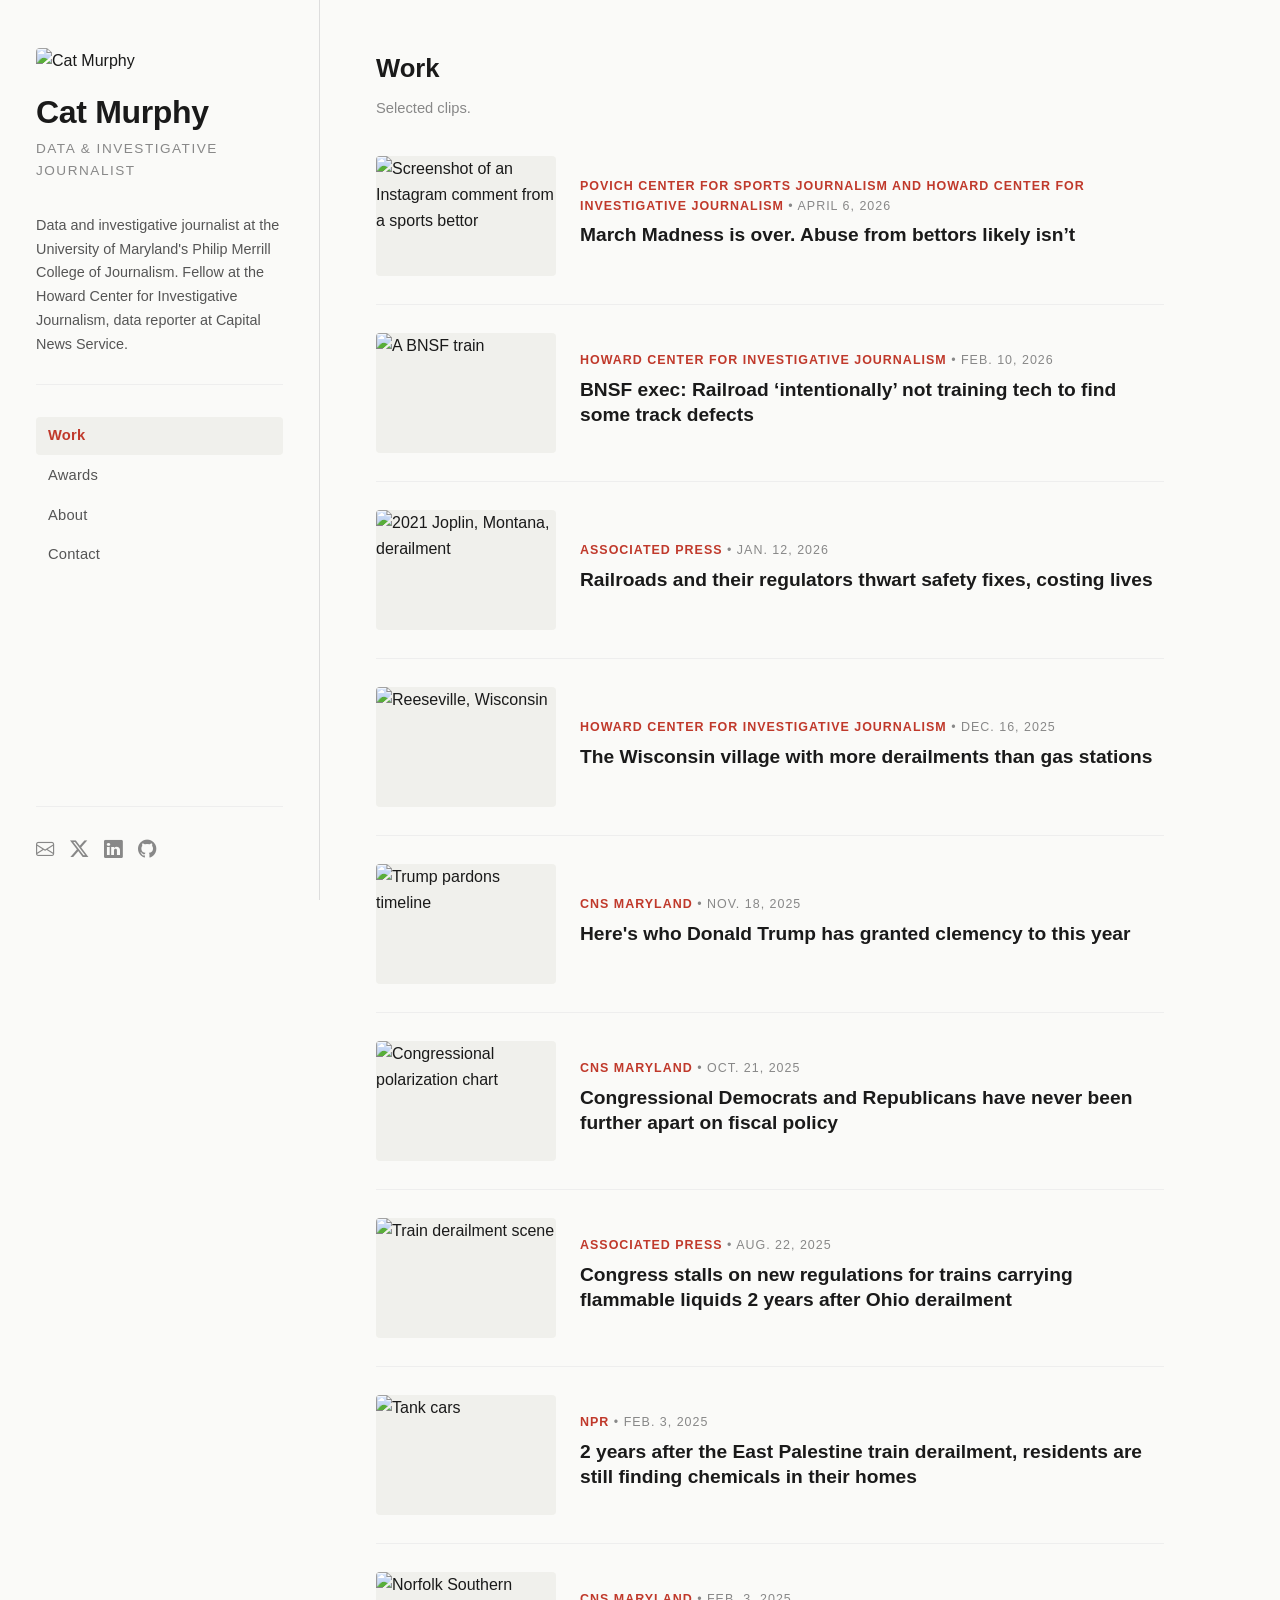
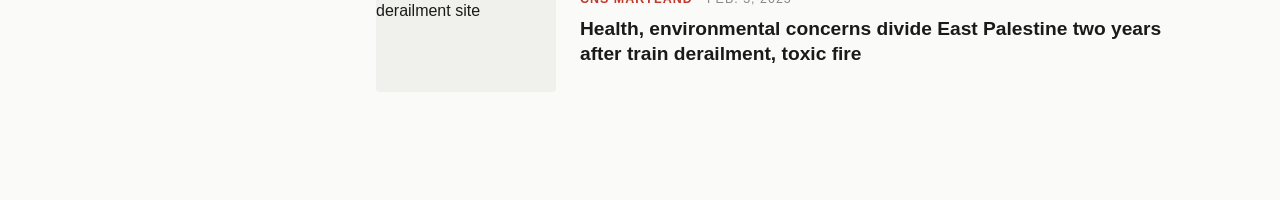
==== commit e8e7767e: "update" ====
--- a/cat-murphy.html
+++ b/cat-murphy.html
@@ -67,67 +67,66 @@
             <!-- CLIPS / HOME -->
             <section id="clips" class="page-section active">
                 <h1 class="page-heading">Work</h1>
-                <p class="page-subheading">Selected clips, newest first.</p>
+                <p class="page-subheading">Selected clips.</p>
                 <div id="clips-container"></div>
             </section>
 
             <!-- AWARDS -->
             <section id="awards" class="page-section">
                 <h1 class="page-heading">Awards &amp; Recognition</h1>
-                <p class="page-subheading">Selected honors.</p>
-
-                <div class="award-entry">
-                    <div class="award-name">2025 Best in Business Award</div>
-                    <div class="award-org">Society for Advancing Business Editing and Writing</div>
-                    <div class="award-date">2026</div>
+
+                <div class="award-entry">
+                    <div class="award-name">Mark of Excellence Award for Best Use of Multimedia</div>
+                    <div class="award-org">Society of Professional Journalists</div>
+                    <div class="award-date">April 2026</div>
                 </div>
 
                 <div class="award-entry">
                     <div class="award-name">Top College Journalist</div>
                     <div class="award-org">New England Newspaper &amp; Press Association</div>
-                    <div class="award-date">2025</div>
+                    <div class="award-date">April 2025</div>
                 </div>
 
                 <div class="award-entry">
                     <div class="award-name">Outstanding Achievement in Journalism Award</div>
                     <div class="award-org">Quinnipiac University School of Communications</div>
-                    <div class="award-date">2024</div>
+                    <div class="award-date">May 2024</div>
+                </div>
+
+                <div class="award-entry">
+                    <div class="award-name">First Place, General Reporting</div>
+                    <div class="award-org">Connecticut Society of Professional Journalists</div>
+                    <div class="award-date">June 2024</div>
+                    <div class="award-desc">For <a href="https://quchronicle.com/85766/featured/quinnipiac-hedge-funds-cayman-islands/" target="_blank">"Quinnipiac's $48M hedge fund portfolio"</a></div>
                 </div>
 
                 <div class="award-entry">
                     <div class="award-name">First Place, News Story</div>
                     <div class="award-org">New England Newspaper &amp; Press Association</div>
-                    <div class="award-date">2025</div>
+                    <div class="award-date">April 2025</div>
                     <div class="award-desc">For <a href="https://quchronicle.com/85766/featured/quinnipiac-hedge-funds-cayman-islands/" target="_blank">"Quinnipiac's $48M hedge fund portfolio"</a></div>
                 </div>
 
                 <div class="award-entry">
                     <div class="award-name">First Place, In-depth Reporting</div>
                     <div class="award-org">New England Newspaper &amp; Press Association</div>
-                    <div class="award-date">2024</div>
-                    <div class="award-desc">For the Campus Accessibility Series</div>
+                    <div class="award-date">April 2024</div>
                 </div>
 
                 <div class="award-entry">
                     <div class="award-name">Second Place, Investigative Reporting on Intercollegiate Athletics</div>
                     <div class="award-org">Drake Group</div>
-                    <div class="award-date">2024</div>
+                    <div class="award-date">April 2024</div>
                     <div class="award-desc">For <a href="https://quchronicle.com/85524/news/accusations-behind-quinnipiac-womens-lacrosse-coach-sudden-exit/" target="_blank">"What happened to TK?"</a></div>
                 </div>
 
                 <div class="award-entry">
                     <div class="award-name">First Place, Sports News Story</div>
                     <div class="award-org">Connecticut Society of Professional Journalists</div>
-                    <div class="award-date">2024</div>
+                    <div class="award-date">June 2024</div>
                     <div class="award-desc">For <a href="https://quchronicle.com/85524/news/accusations-behind-quinnipiac-womens-lacrosse-coach-sudden-exit/" target="_blank">"What happened to TK?"</a></div>
                 </div>
 
-                <div class="award-entry">
-                    <div class="award-name">First Place, General Reporting</div>
-                    <div class="award-org">Connecticut Society of Professional Journalists</div>
-                    <div class="award-date">2024</div>
-                    <div class="award-desc">For <a href="https://quchronicle.com/85766/featured/quinnipiac-hedge-funds-cayman-islands/" target="_blank">"Quinnipiac's $48M hedge fund portfolio"</a></div>
-                </div>
             </section>
 
             <!-- ABOUT -->
--- a/stylesheet.css
+++ b/stylesheet.css
@@ -9,9 +9,9 @@
     --color-border-light: #eee;
     --color-card-bg: #fff;
     --color-tag-bg: #f0f0ec;
-    --font-display: 'Source Serif 4', Georgia, serif;
-    --font-sans: 'Fira Sans Condensed', 'Helvetica Neue', sans-serif;
-    --font-body: 'Fira Sans', 'Helvetica Neue', sans-serif;
+    --font-display: 'PT Sans', sans-serif;
+    --font-sans: 'PT Sans', sans-serif;
+    --font-body: 'PT Sans', sans-serif;
     --sidebar-width: 320px;
 }
 
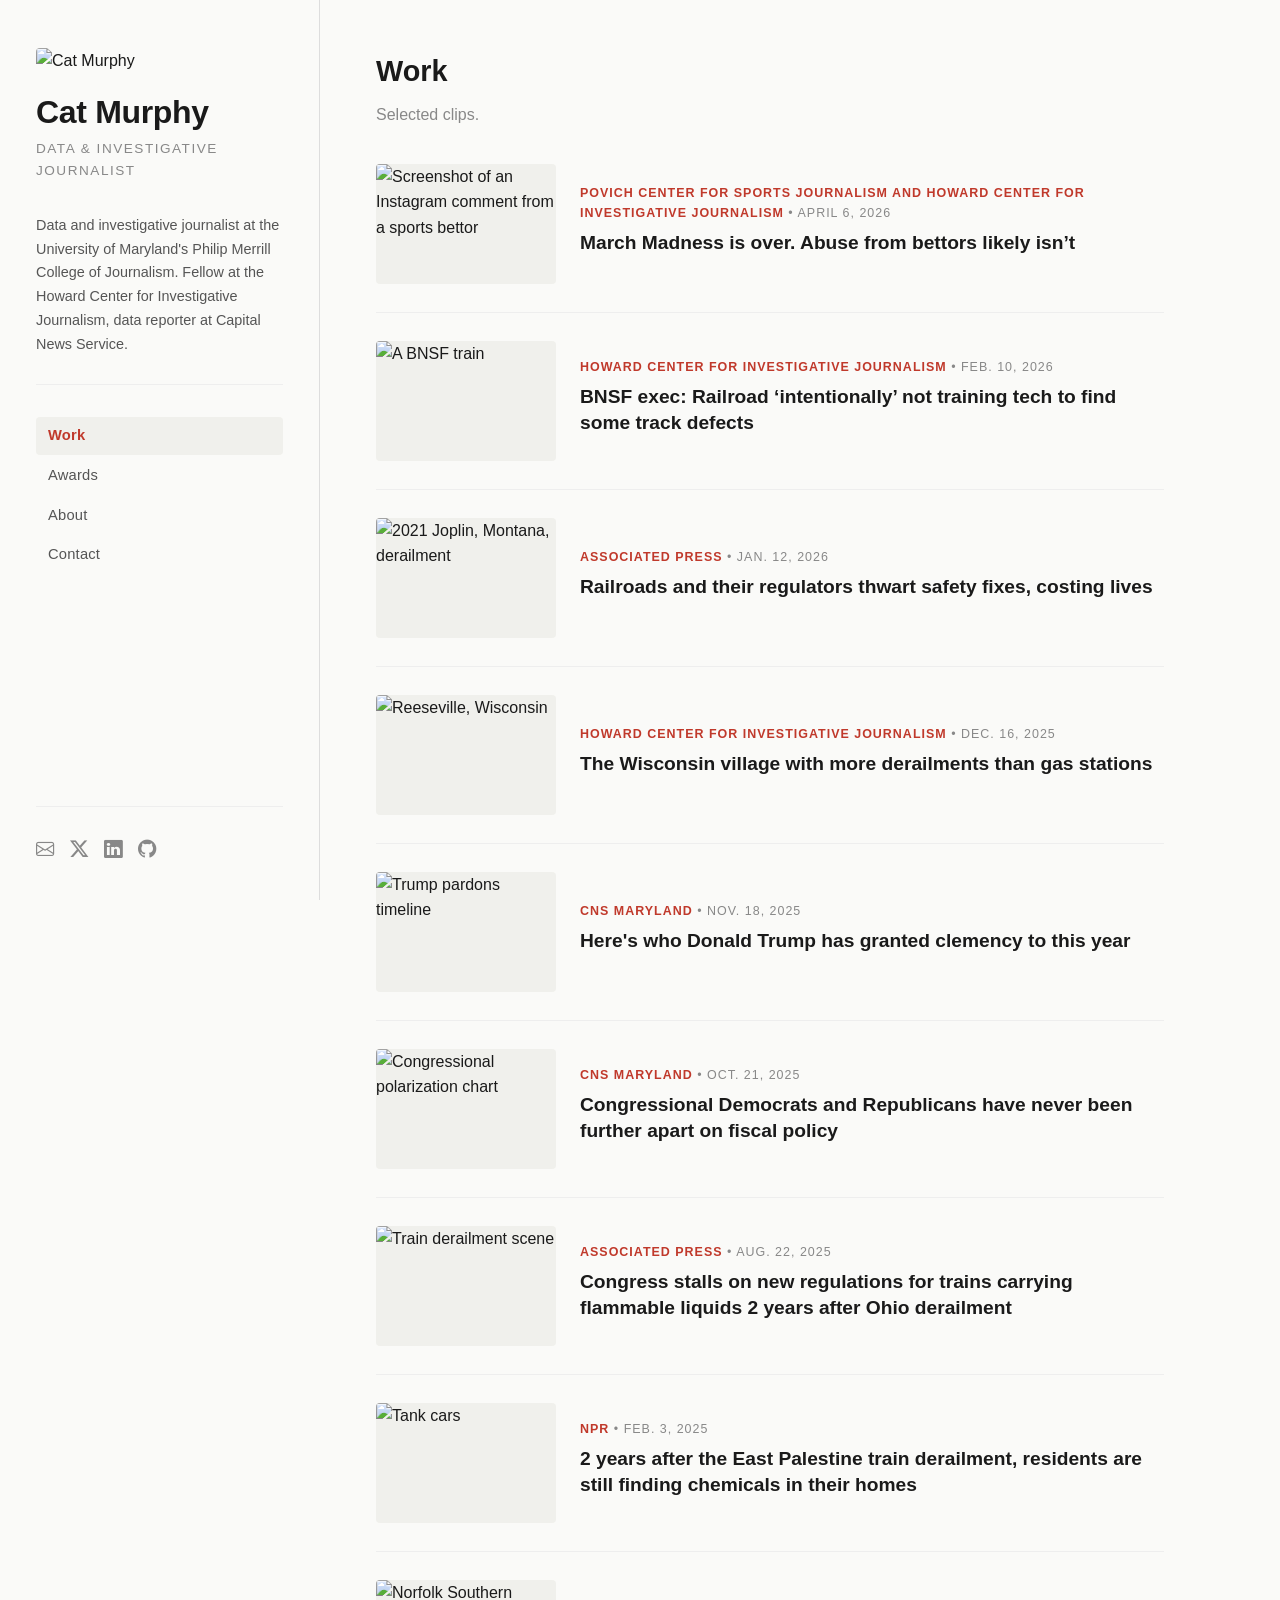
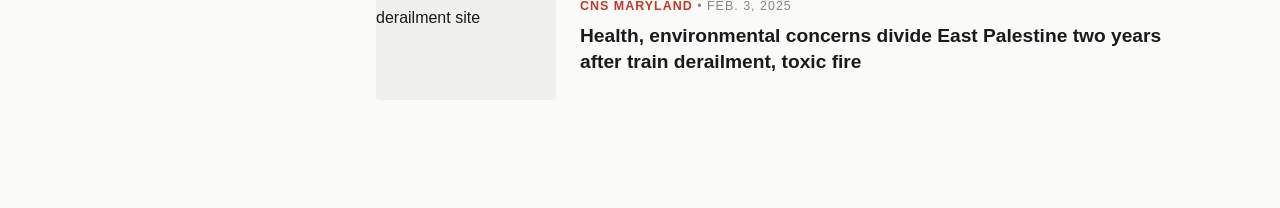
==== commit 0db0b76b: "hi" ====
--- a/cat-murphy.html
+++ b/cat-murphy.html
@@ -78,52 +78,52 @@
                 <div class="award-entry">
                     <div class="award-name">Mark of Excellence Award for Best Use of Multimedia</div>
                     <div class="award-org">Society of Professional Journalists</div>
-                    <div class="award-date">April 2026</div>
+                    <div class="award-date">2026</div>
                 </div>
 
                 <div class="award-entry">
                     <div class="award-name">Top College Journalist</div>
                     <div class="award-org">New England Newspaper &amp; Press Association</div>
-                    <div class="award-date">April 2025</div>
+                    <div class="award-date">2025</div>
                 </div>
 
                 <div class="award-entry">
                     <div class="award-name">Outstanding Achievement in Journalism Award</div>
                     <div class="award-org">Quinnipiac University School of Communications</div>
-                    <div class="award-date">May 2024</div>
+                    <div class="award-date">2024</div>
                 </div>
 
                 <div class="award-entry">
                     <div class="award-name">First Place, General Reporting</div>
                     <div class="award-org">Connecticut Society of Professional Journalists</div>
-                    <div class="award-date">June 2024</div>
+                    <div class="award-date">2024</div>
                     <div class="award-desc">For <a href="https://quchronicle.com/85766/featured/quinnipiac-hedge-funds-cayman-islands/" target="_blank">"Quinnipiac's $48M hedge fund portfolio"</a></div>
                 </div>
 
                 <div class="award-entry">
                     <div class="award-name">First Place, News Story</div>
                     <div class="award-org">New England Newspaper &amp; Press Association</div>
-                    <div class="award-date">April 2025</div>
+                    <div class="award-date">2025</div>
                     <div class="award-desc">For <a href="https://quchronicle.com/85766/featured/quinnipiac-hedge-funds-cayman-islands/" target="_blank">"Quinnipiac's $48M hedge fund portfolio"</a></div>
                 </div>
 
                 <div class="award-entry">
                     <div class="award-name">First Place, In-depth Reporting</div>
                     <div class="award-org">New England Newspaper &amp; Press Association</div>
-                    <div class="award-date">April 2024</div>
+                    <div class="award-date">2024</div>
                 </div>
 
                 <div class="award-entry">
                     <div class="award-name">Second Place, Investigative Reporting on Intercollegiate Athletics</div>
                     <div class="award-org">Drake Group</div>
-                    <div class="award-date">April 2024</div>
+                    <div class="award-date">2024</div>
                     <div class="award-desc">For <a href="https://quchronicle.com/85524/news/accusations-behind-quinnipiac-womens-lacrosse-coach-sudden-exit/" target="_blank">"What happened to TK?"</a></div>
                 </div>
 
                 <div class="award-entry">
                     <div class="award-name">First Place, Sports News Story</div>
                     <div class="award-org">Connecticut Society of Professional Journalists</div>
-                    <div class="award-date">June 2024</div>
+                    <div class="award-date">2024</div>
                     <div class="award-desc">For <a href="https://quchronicle.com/85524/news/accusations-behind-quinnipiac-womens-lacrosse-coach-sudden-exit/" target="_blank">"What happened to TK?"</a></div>
                 </div>
 
--- a/stylesheet.css
+++ b/stylesheet.css
@@ -183,7 +183,7 @@
 /* ===================== CLIPS PAGE (HOME) ===================== */
 .page-heading {
     font-family: var(--font-display);
-    font-size: 1.6rem;
+    font-size: 1.8rem;
     font-weight: 700;
     margin-bottom: 8px;
     color: var(--color-text);
@@ -191,7 +191,7 @@
 
 .page-subheading {
     font-family: var(--font-body);
-    font-size: 0.92rem;
+    font-size: 1rem;
     color: var(--color-text-tertiary);
     margin-bottom: 36px;
 }
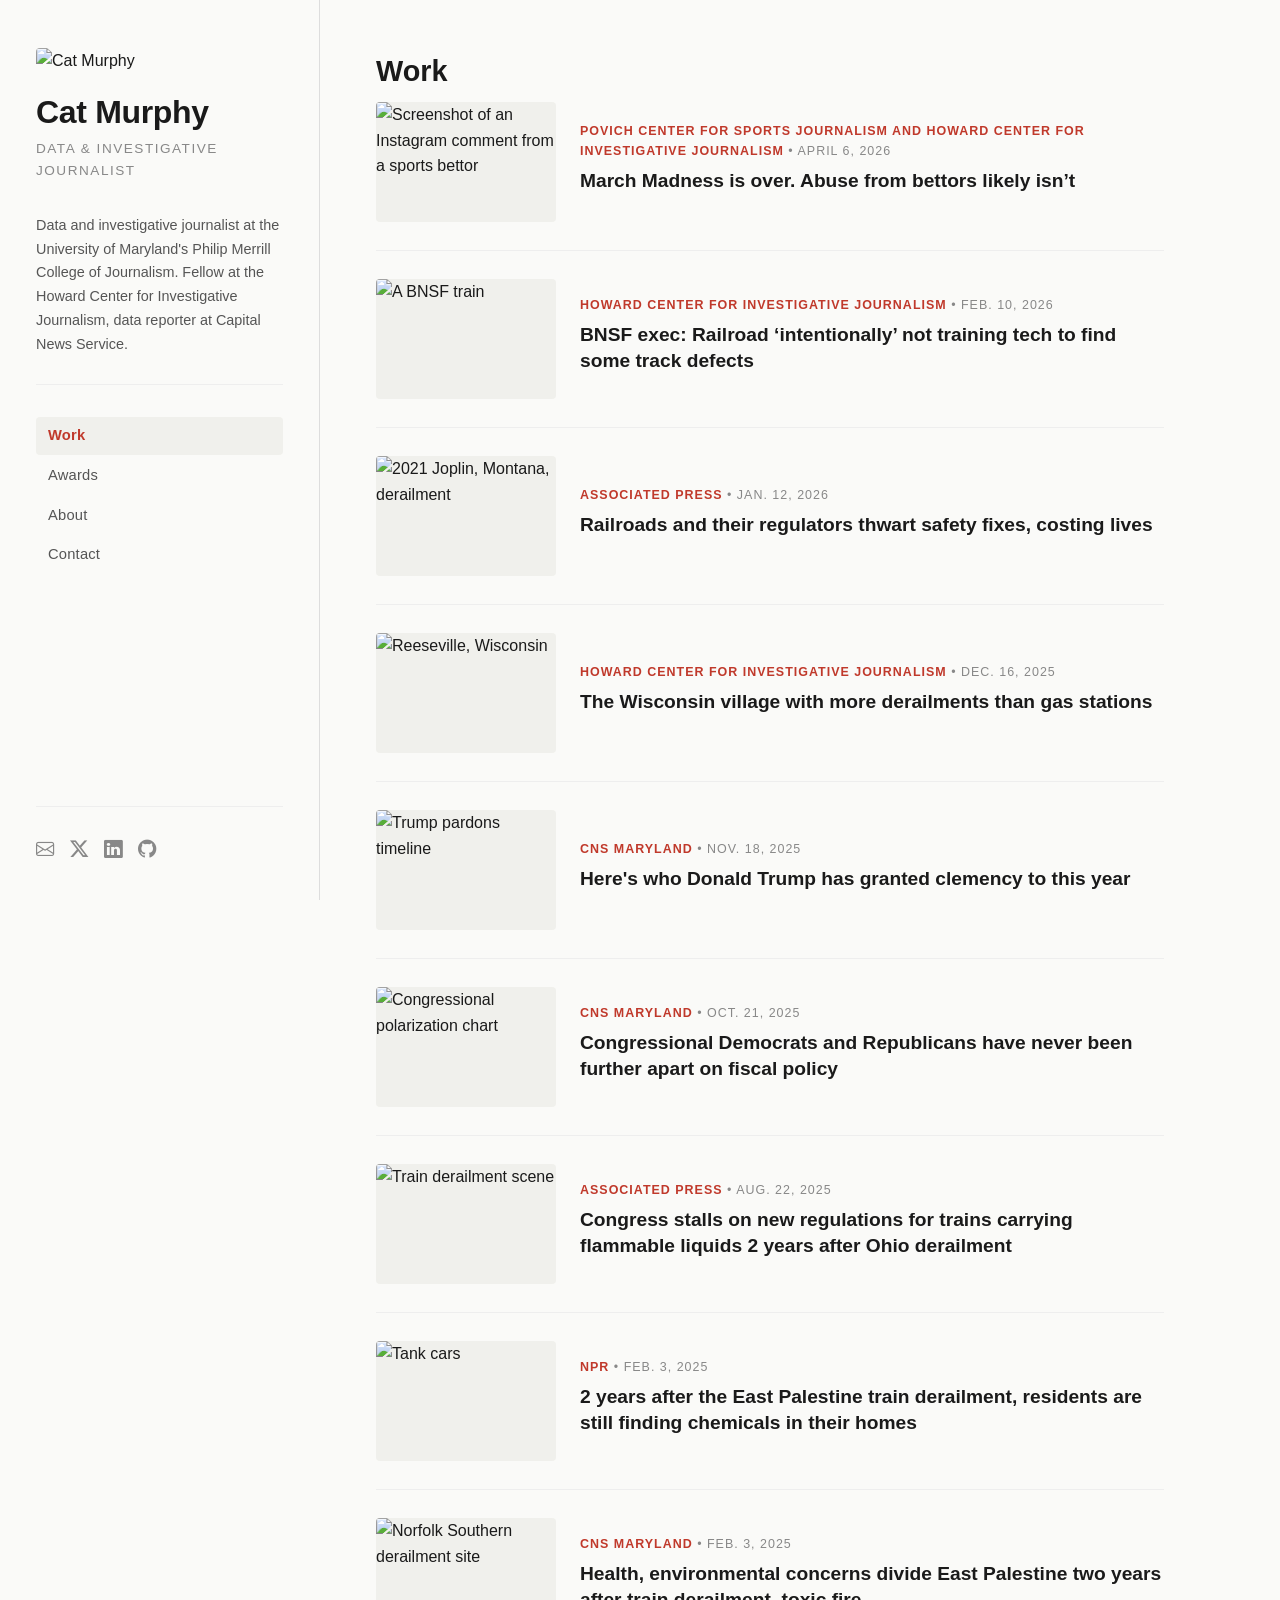
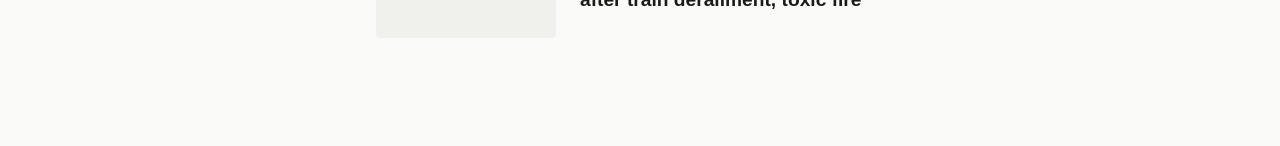
==== commit 0a77ea96: "hi" ====
--- a/cat-murphy.html
+++ b/cat-murphy.html
@@ -67,7 +67,6 @@
             <!-- CLIPS / HOME -->
             <section id="clips" class="page-section active">
                 <h1 class="page-heading">Work</h1>
-                <p class="page-subheading">Selected clips.</p>
                 <div id="clips-container"></div>
             </section>
 
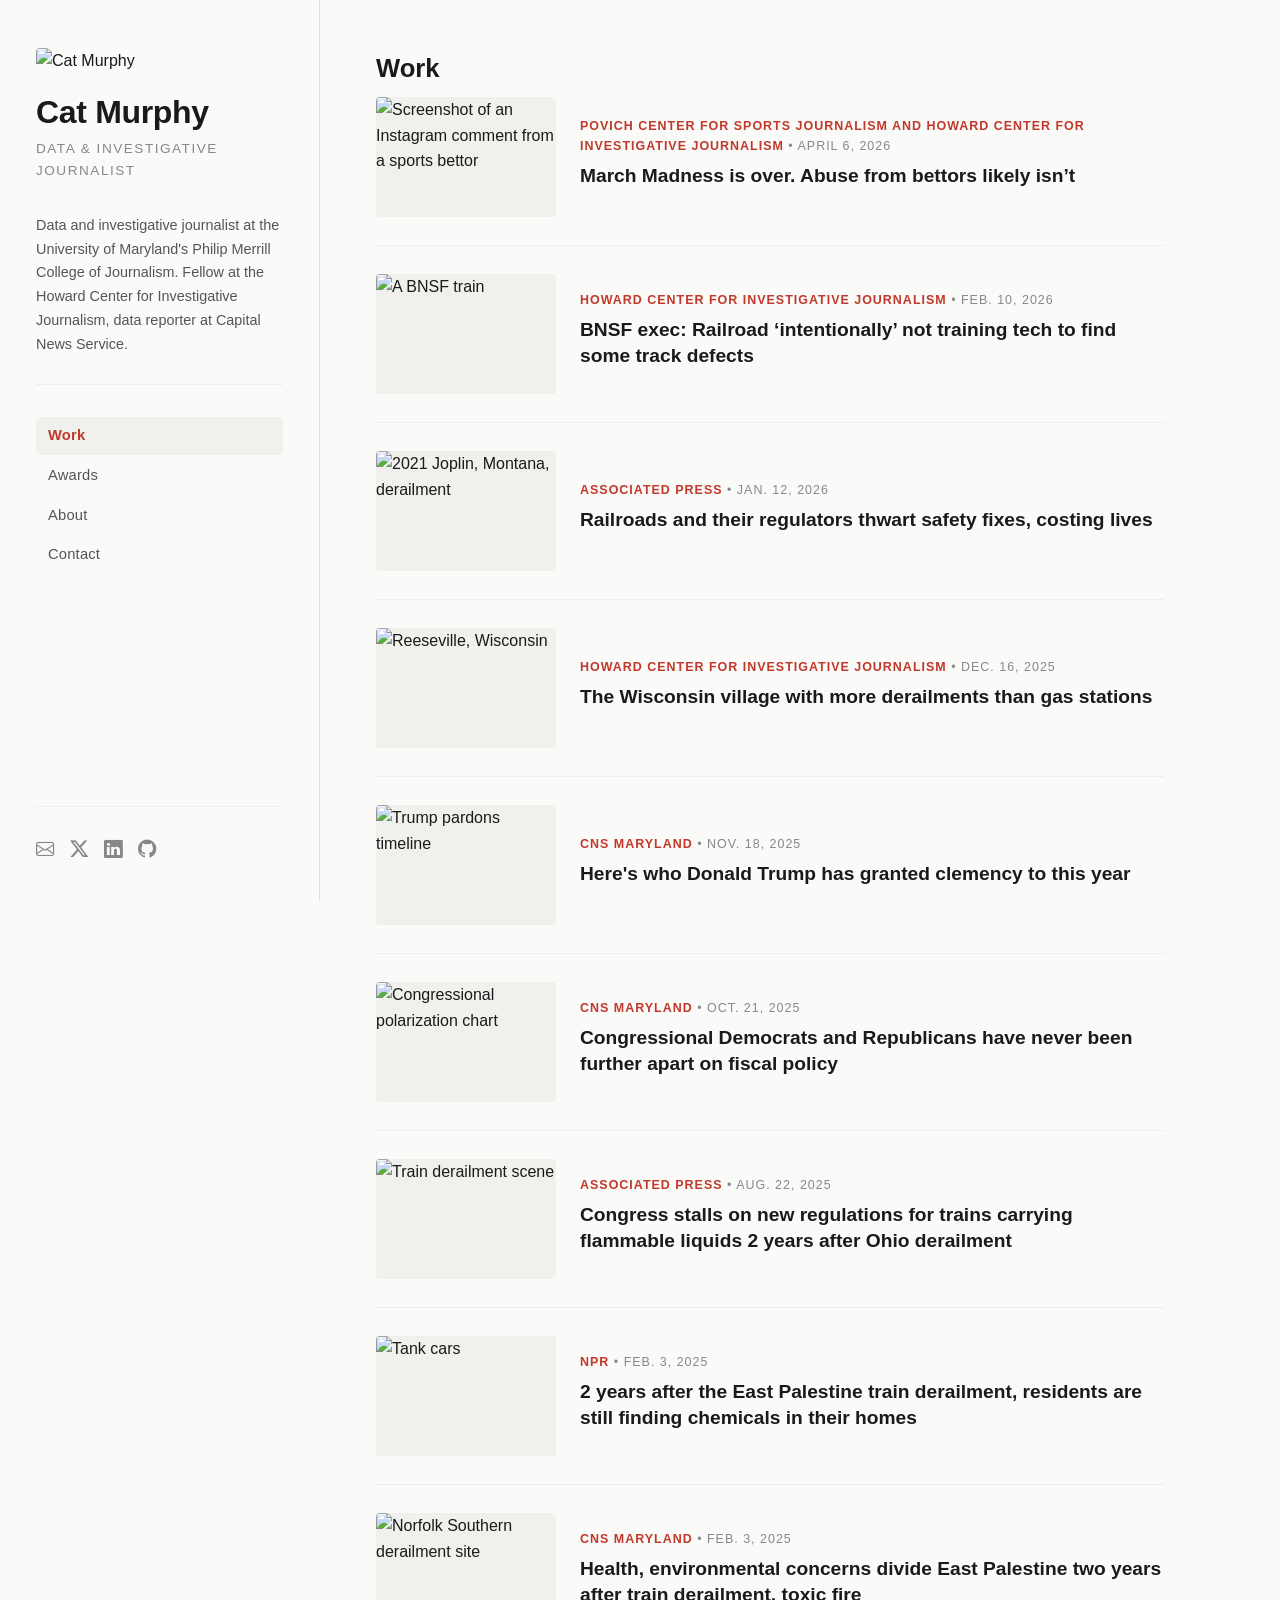
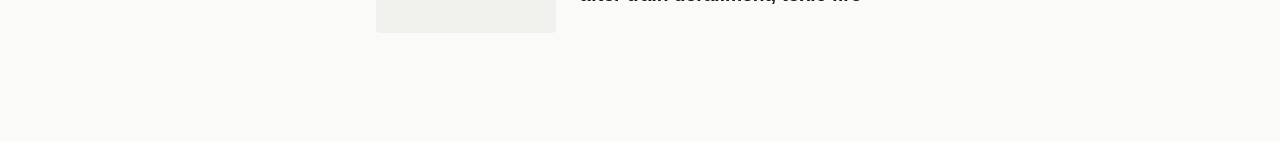
==== commit 06103143: "update" ====
--- a/cat-murphy.html
+++ b/cat-murphy.html
@@ -87,22 +87,22 @@
                 </div>
 
                 <div class="award-entry">
-                    <div class="award-name">Outstanding Achievement in Journalism Award</div>
-                    <div class="award-org">Quinnipiac University School of Communications</div>
-                    <div class="award-date">2024</div>
-                </div>
-
-                <div class="award-entry">
-                    <div class="award-name">First Place, General Reporting</div>
-                    <div class="award-org">Connecticut Society of Professional Journalists</div>
-                    <div class="award-date">2024</div>
-                    <div class="award-desc">For <a href="https://quchronicle.com/85766/featured/quinnipiac-hedge-funds-cayman-islands/" target="_blank">"Quinnipiac's $48M hedge fund portfolio"</a></div>
-                </div>
-
-                <div class="award-entry">
                     <div class="award-name">First Place, News Story</div>
                     <div class="award-org">New England Newspaper &amp; Press Association</div>
                     <div class="award-date">2025</div>
+                    <div class="award-desc">For <a href="https://quchronicle.com/85766/featured/quinnipiac-hedge-funds-cayman-islands/" target="_blank">"Quinnipiac's $48M hedge fund portfolio"</a></div>
+                </div>
+
+                <div class="award-entry">
+                    <div class="award-name">Outstanding Achievement in Journalism Award</div>
+                    <div class="award-org">Quinnipiac University School of Communications</div>
+                    <div class="award-date">2024</div>
+                </div>
+
+                <div class="award-entry">
+                    <div class="award-name">First Place, General Reporting</div>
+                    <div class="award-org">Connecticut Society of Professional Journalists</div>
+                    <div class="award-date">2024</div>
                     <div class="award-desc">For <a href="https://quchronicle.com/85766/featured/quinnipiac-hedge-funds-cayman-islands/" target="_blank">"Quinnipiac's $48M hedge fund portfolio"</a></div>
                 </div>
 
@@ -221,7 +221,6 @@
             <!-- CONTACT -->
             <section id="contact" class="page-section">
                 <h1 class="page-heading">Contact</h1>
-                <p class="page-subheading">Get in touch.</p>
 
                 <div class="contact-links">
                     <div class="contact-link-item">
--- a/stylesheet.css
+++ b/stylesheet.css
@@ -183,7 +183,7 @@
 /* ===================== CLIPS PAGE (HOME) ===================== */
 .page-heading {
     font-family: var(--font-display);
-    font-size: 1.8rem;
+    font-size: 1.6rem;
     font-weight: 700;
     margin-bottom: 8px;
     color: var(--color-text);
@@ -191,7 +191,7 @@
 
 .page-subheading {
     font-family: var(--font-body);
-    font-size: 1rem;
+    font-size: 0.92rem;
     color: var(--color-text-tertiary);
     margin-bottom: 36px;
 }
@@ -387,7 +387,7 @@
 
 /* ===================== AWARDS PAGE ===================== */
 .award-entry {
-    padding: 24px 0;
+    padding: 20px 0;
     border-bottom: 1px solid var(--color-border-light);
 }
 
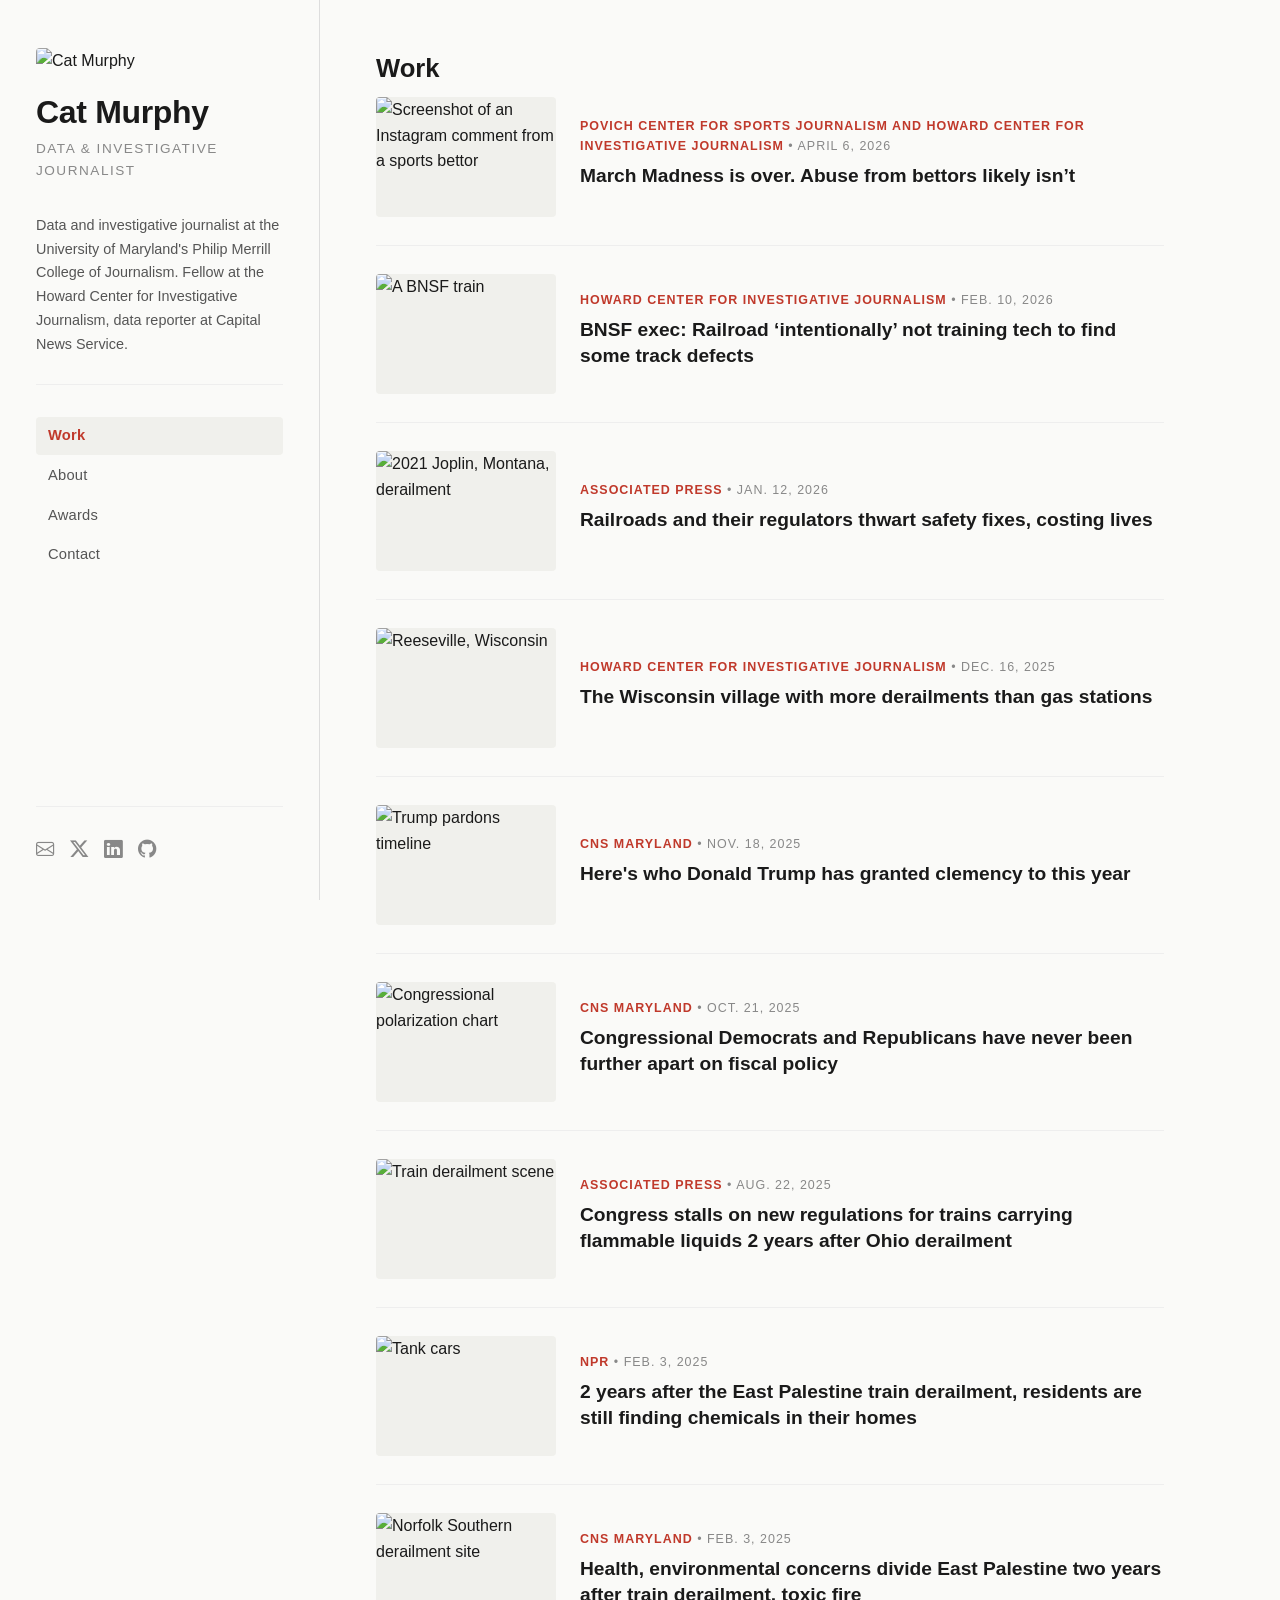
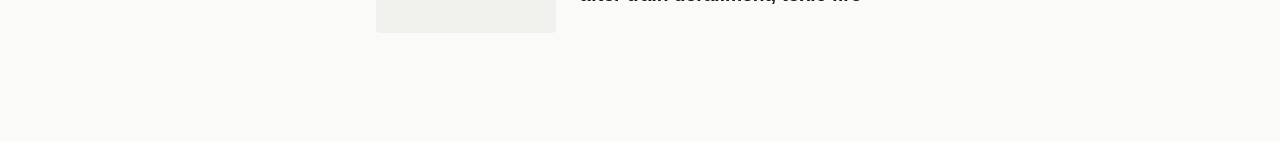
==== commit 778cbefa: "update" ====
--- a/cat-murphy.html
+++ b/cat-murphy.html
@@ -48,8 +48,8 @@
 
             <ul class="sidebar-nav">
                 <li><a href="#clips" class="active" onclick="showPage('clips', this)">Work</a></li>
+                <li><a href="#about" onclick="showPage('about', this)">About</a></li>
                 <li><a href="#awards" onclick="showPage('awards', this)">Awards</a></li>
-                <li><a href="#about" onclick="showPage('about', this)">About</a></li>
                 <li><a href="#contact" onclick="showPage('contact', this)">Contact</a></li>
             </ul>
 
@@ -68,64 +68,6 @@
             <section id="clips" class="page-section active">
                 <h1 class="page-heading">Work</h1>
                 <div id="clips-container"></div>
-            </section>
-
-            <!-- AWARDS -->
-            <section id="awards" class="page-section">
-                <h1 class="page-heading">Awards &amp; Recognition</h1>
-
-                <div class="award-entry">
-                    <div class="award-name">Mark of Excellence Award for Best Use of Multimedia</div>
-                    <div class="award-org">Society of Professional Journalists</div>
-                    <div class="award-date">2026</div>
-                </div>
-
-                <div class="award-entry">
-                    <div class="award-name">Top College Journalist</div>
-                    <div class="award-org">New England Newspaper &amp; Press Association</div>
-                    <div class="award-date">2025</div>
-                </div>
-
-                <div class="award-entry">
-                    <div class="award-name">First Place, News Story</div>
-                    <div class="award-org">New England Newspaper &amp; Press Association</div>
-                    <div class="award-date">2025</div>
-                    <div class="award-desc">For <a href="https://quchronicle.com/85766/featured/quinnipiac-hedge-funds-cayman-islands/" target="_blank">"Quinnipiac's $48M hedge fund portfolio"</a></div>
-                </div>
-
-                <div class="award-entry">
-                    <div class="award-name">Outstanding Achievement in Journalism Award</div>
-                    <div class="award-org">Quinnipiac University School of Communications</div>
-                    <div class="award-date">2024</div>
-                </div>
-
-                <div class="award-entry">
-                    <div class="award-name">First Place, General Reporting</div>
-                    <div class="award-org">Connecticut Society of Professional Journalists</div>
-                    <div class="award-date">2024</div>
-                    <div class="award-desc">For <a href="https://quchronicle.com/85766/featured/quinnipiac-hedge-funds-cayman-islands/" target="_blank">"Quinnipiac's $48M hedge fund portfolio"</a></div>
-                </div>
-
-                <div class="award-entry">
-                    <div class="award-name">First Place, In-depth Reporting</div>
-                    <div class="award-org">New England Newspaper &amp; Press Association</div>
-                    <div class="award-date">2024</div>
-                </div>
-
-                <div class="award-entry">
-                    <div class="award-name">Second Place, Investigative Reporting on Intercollegiate Athletics</div>
-                    <div class="award-org">Drake Group</div>
-                    <div class="award-date">2024</div>
-                    <div class="award-desc">For <a href="https://quchronicle.com/85524/news/accusations-behind-quinnipiac-womens-lacrosse-coach-sudden-exit/" target="_blank">"What happened to TK?"</a></div>
-                </div>
-
-                <div class="award-entry">
-                    <div class="award-name">First Place, Sports News Story</div>
-                    <div class="award-org">Connecticut Society of Professional Journalists</div>
-                    <div class="award-date">2024</div>
-                    <div class="award-desc">For <a href="https://quchronicle.com/85524/news/accusations-behind-quinnipiac-womens-lacrosse-coach-sudden-exit/" target="_blank">"What happened to TK?"</a></div>
-                </div>
-
             </section>
 
             <!-- ABOUT -->
@@ -218,6 +160,64 @@
                 </div>
             </section>
 
+            <!-- AWARDS -->
+            <section id="awards" class="page-section">
+                <h1 class="page-heading">Awards &amp; Recognition</h1>
+
+                <div class="award-entry">
+                    <div class="award-name">Mark of Excellence Award for Best Use of Multimedia</div>
+                    <div class="award-org">Society of Professional Journalists</div>
+                    <div class="award-date">2026</div>
+                </div>
+
+                <div class="award-entry">
+                    <div class="award-name">Top College Journalist</div>
+                    <div class="award-org">New England Newspaper &amp; Press Association</div>
+                    <div class="award-date">2025</div>
+                </div>
+
+                <div class="award-entry">
+                    <div class="award-name">First Place, News Story</div>
+                    <div class="award-org">New England Newspaper &amp; Press Association</div>
+                    <div class="award-date">2025</div>
+                    <div class="award-desc">For <a href="https://quchronicle.com/85766/featured/quinnipiac-hedge-funds-cayman-islands/" target="_blank">"Quinnipiac's $48M hedge fund portfolio"</a></div>
+                </div>
+
+                <div class="award-entry">
+                    <div class="award-name">Outstanding Achievement in Journalism Award</div>
+                    <div class="award-org">Quinnipiac University School of Communications</div>
+                    <div class="award-date">2024</div>
+                </div>
+
+                <div class="award-entry">
+                    <div class="award-name">First Place, General Reporting</div>
+                    <div class="award-org">Connecticut Society of Professional Journalists</div>
+                    <div class="award-date">2024</div>
+                    <div class="award-desc">For <a href="https://quchronicle.com/85766/featured/quinnipiac-hedge-funds-cayman-islands/" target="_blank">"Quinnipiac's $48M hedge fund portfolio"</a></div>
+                </div>
+
+                <div class="award-entry">
+                    <div class="award-name">First Place, In-depth Reporting</div>
+                    <div class="award-org">New England Newspaper &amp; Press Association</div>
+                    <div class="award-date">2024</div>
+                </div>
+
+                <div class="award-entry">
+                    <div class="award-name">Second Place, Investigative Reporting on Intercollegiate Athletics</div>
+                    <div class="award-org">Drake Group</div>
+                    <div class="award-date">2024</div>
+                    <div class="award-desc">For <a href="https://quchronicle.com/85524/news/accusations-behind-quinnipiac-womens-lacrosse-coach-sudden-exit/" target="_blank">"What happened to TK?"</a></div>
+                </div>
+
+                <div class="award-entry">
+                    <div class="award-name">First Place, Sports News Story</div>
+                    <div class="award-org">Connecticut Society of Professional Journalists</div>
+                    <div class="award-date">2024</div>
+                    <div class="award-desc">For <a href="https://quchronicle.com/85524/news/accusations-behind-quinnipiac-womens-lacrosse-coach-sudden-exit/" target="_blank">"What happened to TK?"</a></div>
+                </div>
+
+            </section>
+
             <!-- CONTACT -->
             <section id="contact" class="page-section">
                 <h1 class="page-heading">Contact</h1>
